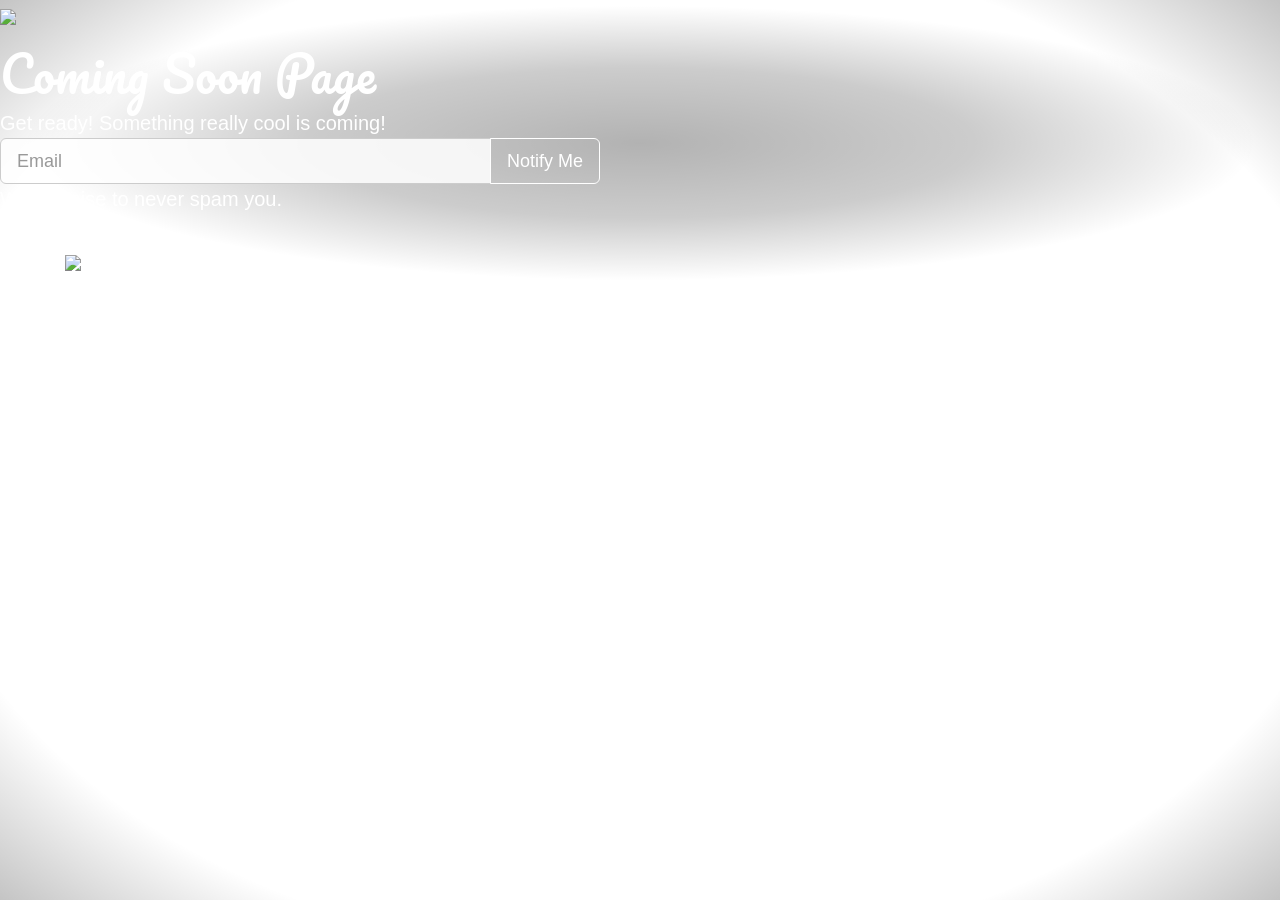
==== index.html @ a6908545 "Add files via upload" ====
<!DOCTYPE html>
<html class="cspio">
<head>
	<!---
	Welcome to our free coming soon page template by http://comingsoonpage.com Get your free download at https://www.seedprod.com/free-coming-soon-page/
	This work is licensed under a Creative Commons Attribution-NonCommercial-NoDerivatives 4.0 International License
	http://creativecommons.org/licenses/by-nc-nd/4.0/

	To get started follow this checklist.

	1. Replace the *Page Title* on lines 23, 31 & 296
	2. Set the *Page Description* on lines 26, 32 & 298
	3. Set an optional *Logo* on lines 294 using the src attribute.
	4. Set your *Facebook Profile* URL on line 312 using the href attribute.
	5. Set your *Twitter Profile* URL on line 313 using the href attribute.
	6. Set your *Email* on line 314 using the href attribute.
	7. Set your background image on line 63, see file README.mb for additional background images.
	8. Set your MailChimp email post URL on line 300 See video: https://youtu.be/YUdP1qfMot8
	9. FTP to your Website. 
	-->
	<meta charset="utf-8">
	<meta http-equiv="X-UA-Compatible" content="IE=edge,chrome=1">
	<title>Coming Soon Page</title>

	<meta name="generator" content="comingsoonpage.com 1.0.0" />
	<meta name="description" content="">
	<meta name="viewport" content="width=device-width, initial-scale=1.0">
	<link rel="shortcut icon" href="https://static.comingsoonpage.com/cspio-assets/1.0.0/favicon.ico">
	<meta property="og:url" content="" />
	<meta property="og:type" content="website" />
	<meta property="og:title" content="My Coming Soon Page" />
	<meta property="og:description" content="" />
	
	<!-- Font Awesome CSS -->
	<link rel="stylesheet" href="https://cdnjs.cloudflare.com/ajax/libs/font-awesome/4.5.0/css/font-awesome.min.css">

	<!-- Bootstrap and default Style -->
	<link rel="stylesheet" href="https://maxcdn.bootstrapcdn.com/bootstrap/3.3.7/css/bootstrap.min.css" >
	<link rel="stylesheet" href="https://static.comingsoonpage.com/cspio-assets/1.0.0/style.css">

	<!-- Google Fonts -->
	<link class="gf-headline" href='https://fonts.googleapis.com/css?family=Pacifico:400&subset=' rel='stylesheet' type='text/css'>
			
	<!-- Animate CSS -->
	<link rel="stylesheet" href="https://cdnjs.cloudflare.com/ajax/libs/animate.css/3.5.1/animate.min.css">
	
	<!-- Calculated Styles -->
	<style type="text/css">
	
	html {
		height: 100%;
		overflow: hidden;
	}

	body {
		height:100%;
		overflow: auto;
		-webkit-overflow-scrolling: touch;
	}
	
	html{
		height:100%;
		background: #ffffff url(https://images.unsplash.com/photo-1449168013943-3a15804bb41c?ixlib=rb-0.3.5&q=80&fm=jpg&crop=entropy&w=1080&fit=max&s=1958d4bfb59a246c6092ff0daabd284b); no-repeat center bottom fixed;
		-webkit-background-size: cover;
		-moz-background-size: cover;
		-o-background-size: cover;
		background-size: cover;
	}

	#cspio-page{
		background-color: rgba(0,0,0,0);
	}
	
	.flexbox #cspio-page{
		align-items: center;
		justify-content: center;
	}

	.cspio body{
		background: transparent;
	}

	.cspio body, .cspio body p{
        font-family: Helvetica, Arial, sans-serif;
		font-weight: 400;
		font-style: ;
        font-size: 20px;
        line-height: 1.50em;
        color:#ffffff;
    }

	::-webkit-input-placeholder {
		font-family:Helvetica, Arial, sans-serif;
		font-weight: 400;
		font-style: ;
	}

	::-moz-placeholder {
		font-family:Helvetica, Arial, sans-serif;
		font-weight: 400;
		font-style: ;
	} 

	:-ms-input-placeholder {
		font-family:Helvetica, Arial, sans-serif;
		font-weight: 400;
		font-style: ;
	} 

	:-moz-placeholder {
		font-family:Helvetica, Arial, sans-serif;
		font-weight: 400;
		font-style: ;
	}

    .cspio h1, .cspio h2, .cspio h3, .cspio h4, .cspio h5, .cspio h6{
        font-family: 'Pacifico';
        color:#ffffff;
    }

	#cspio-headline{
		font-family: 'Pacifico';
		font-weight: 400;
		font-style: ;
				font-size: 48px;
		color:#ffffff;
		line-height: 1.00em;
	}

	.cspio button{
        font-family: Helvetica, Arial, sans-serif;
		font-weight: 400;
		font-style: ;
    }
	
    .cspio a, .cspio a:visited, .cspio a:hover, .cspio a:active{
		color: #ffffff;
	}

	#cspio-socialprofiles a {
	  color: #ffffff;
	}
	.cspio .btn-primary,
	.cspio .btn-primary:focus,
	.gform_button,
	#mc-embedded-subscribe, .submit-button {
		color: black;
		text-shadow: 0 -1px 0 rgba(255,255,255,0.3);
		background-color: #ffffff;
		background-image: -moz-linear-gradient(top,#ffffff,#d9d9d9);
		background-image: -ms-linear-gradient(top,#ffffff,#d9d9d9);
		background-image: -webkit-gradient(linear,0 0,0 100%,from(#ffffff),to(#d9d9d9));
		background-image: -webkit-linear-gradient(top,#ffffff,#d9d9d9);
		background-image: -o-linear-gradient(top,#ffffff,#d9d9d9);
		background-image: linear-gradient(top,#ffffff,#d9d9d9);
		background-repeat: repeat-x;
		filter: progid:DXImageTransform.Microsoft.gradient(startColorstr='#ffffff', endColorstr='#d9d9d9', GradientType=0);
		border-color: #d9d9d9 #d9d9d9 #b3b3b3;
		border-color: rgba(0,0,0,0.1) rgba(0,0,0,0.1) rgba(0,0,0,0.25);
		*background-color: #d9d9d9;
		filter: progid:DXImageTransform.Microsoft.gradient(enabled = false);
	}

	.cspio .btn-primary:hover,
	.cspio .btn-primary:active,
	.cspio .btn-primary.active,
	.cspio .btn-primary.disabled,
	.cspio .btn-primary[disabled],
	.cspio .btn-primary:focus:hover,
	.cspio .btn-primary:focus:active,
	.cspio .btn-primary:focus.active,
	.cspio .btn-primary:focus.disabled,
	.cspio .btn-primary:focus[disabled],
	#mc-embedded-subscribe:hover,
	#mc-embedded-subscribe:active,
	#mc-embedded-subscribe.active,
	#mc-embedded-subscribe.disabled,
	#mc-embedded-subscribe[disabled] {
		background-color: #d9d9d9;
		*background-color: #cccccc;
	}

	.cspio .btn-primary:active,
	.cspio .btn-primary.active,
	.cspio .btn-primary:focus:active,
	.cspio .btn-primary:focus.active,
	.gform_button:active,
	.gform_button.active,
	#mc-embedded-subscribe:active,
	#mc-embedded-subscribe.active {
		background-color: #bfbfbf;
	}

	.form-control,
	.progress {
		background-color: rgba(255, 255, 255, 0.85);
	}

	#cspio-progressbar span,
	.countdown_section {
		color: black;
		text-shadow: 0 -1px 0 rgba(255,255,255,0.3);
	}

	.cspio .btn-primary:hover,
	.cspio .btn-primary:active {
		color: black;
		text-shadow: 0 -1px 0 rgba(255,255,255,0.3);
		border-color: #e6e6e6;
	}

	.cspio input[type='text']:focus {
		webkit-box-shadow: inset 0 1px 1px rgba(0,0,0,0.075), 0 0 8px rgba(217,217,217,0.6);
		-moz-box-shadow: inset 0 1px 1px rgba(0,0,0,0.075), 0 0 8px rgba(217,217,217,0.6);
		box-shadow: inset 0 1px 1px rgba(0,0,0,0.075), 0 0 8px rgba(217,217,217,0.6);
	}
    
    #cspio-content {
		display: none;
		max-width: 600px;
		background-color: #000000;
		-webkit-border-radius: 2px;
		border-radius: 2px;
		-moz-background-clip: padding;
		-webkit-background-clip: padding-box;
		background-clip: padding-box;
		background-color:transparent;
	}
    
	.cspio .progress-bar,
	.countdown_section,
	.cspio .btn-primary,
	.cspio .btn-primary:focus,
	.gform_button {
		background-image: none;
		text-shadow: none;
	}

	.cspio input,
	.cspio input:focus {
		-webkit-box-shadow: none !important;
		box-shadow: none !important;
	}
							
	#cspio-page{
	    background: -moz-radial-gradient(ellipse at center, rgba(0, 0, 0, 0.3) 0%,rgba(0, 0, 0, 0.2) 37%,rgba(0,0,0,0) 68%,rgba(0,0,0,0) 100%);
	    background: -webkit-radial-gradient(ellipse at center, rgba(0, 0, 0, 0.3) 0%,rgba(0, 0, 0, 0.2) 37%,rgba(0,0,0,0) 68%,rgba(0,0,0,0) 100%);
	    background: radial-gradient(ellipse at center, rgba(0, 0, 0, 0.3) 0%,rgba(0, 0, 0, 0.2) 37%,rgba(0,0,0,0) 68%,rgba(0,0,0,0) 100%);
	}

	.cspio body{
		background: -moz-radial-gradient(center, ellipse cover,  rgba(0,0,0,0) 7%, rgba(0,0,0,0) 80%, rgba(0,0,0,0.23) 100%); 
		background: -webkit-radial-gradient(center, ellipse cover,  rgba(0,0,0,0) 7%,rgba(0,0,0,0) 80%,rgba(0,0,0,0.23) 100%); 
		background: radial-gradient(ellipse at center,  rgba(0,0,0,0) 7%,rgba(0,0,0,0) 80%,rgba(0,0,0,0.23) 100%); 
		filter: progid:DXImageTransform.Microsoft.gradient( startColorstr='#00000000', endColorstr='#3b000000',GradientType=1 ); 
	}

	#cspio-subscribe-btn{
	    background:transparent;
	    border: 1px solid #fff !important;
	    color: #fff;
	}

	#cspio-subscribe-btn:hover{
	    background: rgba(255,255,255,0.2);
	    color: #fff;
	}

	#cspio-credit img{
		margin-left:auto;
		margin-right:auto;
		width:125px;
		    margin-top: -4px;
	}

	#cspio-credit {
		font-size:11px;
	}

	</style>

	<!-- jQuery -->
	<script src="https://ajax.googleapis.com/ajax/libs/jquery/1.12.4/jquery.min.js"></script>

	<!-- Modernizr -->
	<script src="https://cdnjs.cloudflare.com/ajax/libs/modernizr/2.8.3/modernizr.min.js"></script>
	
	<!-- Google Analytics Code Goes Here-->
</head>
<body>
	<div id="cspio-page">
		<div id="cspio-content">
			
			<img id="cspio-logo" src="https://static.comingsoonpage.com/cspio-assets/1.0.0/seedprod-logo-white.png">
			    				
			<h1 id="cspio-headline">Coming Soon Page</h1>			    				
			
			<div id="cspio-description">Get ready! Something really cool is coming!</div>			    				
			
			<form id="cspio-form" action="" method="post">
				<div id="cspio-field-wrapper">
					<div class="row">
						<div class="col-md-12 seperate"><div class="input-group"><input id="cspio-email" name="EMAIL" class="form-control input-lg form-el" type="email" placeholder="Email" required/>
					<span class="input-group-btn"><button id="cspio-subscribe-btn" type="submit" class="btn btn-lg btn-primary form-el noglow">Notify Me</button></span></div></div>
					</div>
				</div>
			</form>
			
			<span id="cspio-privacy-policy-txt">We promise to never spam you.</span>
			    						    			    								    			    			    				
			<div id="cspio-socialprofiles">
				<a href="" target="_blank"><i class="fa fa-facebook-official fa-2x"></i></a>			
				<a href="" target="_blank"><i class="fa fa-twitter fa-2x"></i></a>			
				<a href="mailto:" target="_blank"><i class="fa fa-envelope fa-2x"></i></a>			
			</div>

			<div id="cspio-credit">
					<span>Created with <a target="_blank" href="https://www.comingsoonpage.com"><img id="aff" src="https://static.comingsoonpage.com/cspio-assets/1.0.0/comingsoonpage.com-logo.png" alt="Created by ComingSoonPage.com"></a> Free download <a target="_blank" href="http://www.seedprod.com/free-coming-soon-page/" style="text-decoration:underline" alt="Get your free coming soon page.">here.</a>
				</span></div>
									    									    			    			    							    			     			    		
		</div><!-- end of #cspio-content -->
	</div>


	<script>
		// Animate Delay
		setTimeout(function(){ jQuery("#cspio-content").show().addClass('animated fadeIn'); }, 250);

		// Reseize	
		function resize(){
				$('head').append("<style id='form-style' type='text/css'></style>");
				$('#form-style').html('.cspio .input-group-btn, .cspio .input-group{display:block;width:100%;}.cspio #cspio-subscribe-btn{margin-left:0;width:100%;display:block;}.cspio .input-group .form-control:first-child, .cspio .input-group-addon:first-child, .cspio .input-group-btn:first-child>.btn, .cspio .input-group-btn:first-child>.dropdown-toggle, .cspio .input-group-btn:last-child>.btn:not(:last-child):not(.dropdown-toggle) {border-bottom-right-radius: 4px;border-top-right-radius: 4px;}.cspio .input-group .form-control:last-child, .cspio .input-group-addon:last-child, .cspio .input-group-btn:last-child>.btn, .cspio .input-group-btn:last-child>.dropdown-toggle, .cspio .input-group-btn:first-child>.btn:not(:first-child) {border-bottom-left-radius: 4px;border-top-left-radius: 4px;}');
		}
		
		$('#cspio-content').one('webkitAnimationEnd mozAnimationEnd MSAnimationEnd oanimationend animationend', 
			function(){
				var width = $('#cspio-field-wrapper').width();
				if(width < 480 && width != 0){
					resize();
				}
			}
		);
	</script>

	</body>
</html>

<!-- This page was generated by ComingSoonPage.com | Learn more: http://www.comingsoonpage.com -->
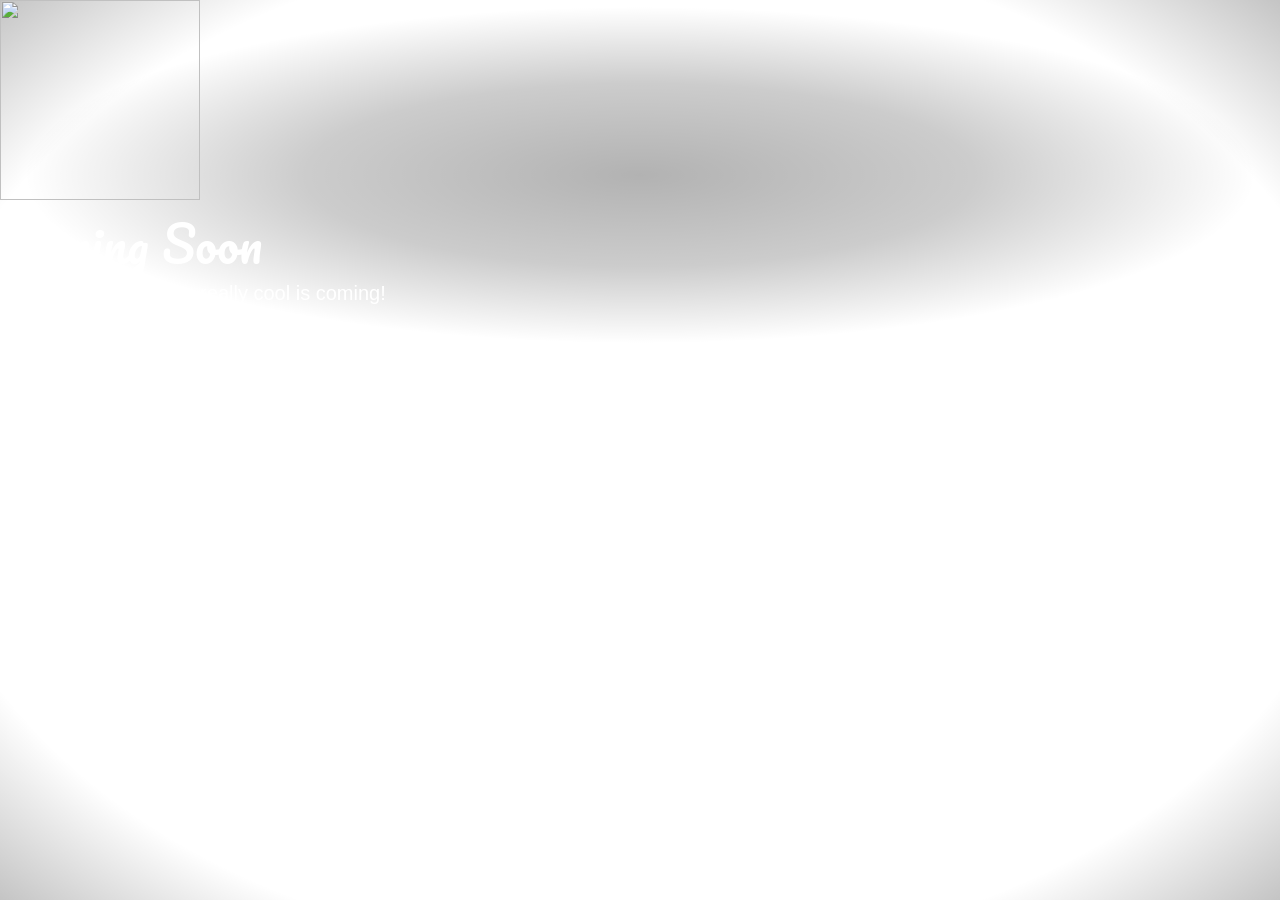
==== commit c10be22f: "Add files via upload" ====
--- a/index.html
+++ b/index.html
@@ -20,7 +20,7 @@
 	-->
 	<meta charset="utf-8">
 	<meta http-equiv="X-UA-Compatible" content="IE=edge,chrome=1">
-	<title>Coming Soon Page</title>
+	<title>Urdu Tech</title>
 
 	<meta name="generator" content="comingsoonpage.com 1.0.0" />
 	<meta name="description" content="">
@@ -266,17 +266,6 @@
 	    color: #fff;
 	}
 
-	#cspio-credit img{
-		margin-left:auto;
-		margin-right:auto;
-		width:125px;
-		    margin-top: -4px;
-	}
-
-	#cspio-credit {
-		font-size:11px;
-	}
-
 	</style>
 
 	<!-- jQuery -->
@@ -291,33 +280,18 @@
 	<div id="cspio-page">
 		<div id="cspio-content">
 			
-			<img id="cspio-logo" src="https://static.comingsoonpage.com/cspio-assets/1.0.0/seedprod-logo-white.png">
+			<img id="cspio-logo" src="logo.png" width="200px" height="200px">
 			    				
-			<h1 id="cspio-headline">Coming Soon Page</h1>			    				
+			<h1 id="cspio-headline">Coming Soon</h1>			    				
 			
-			<div id="cspio-description">Get ready! Something really cool is coming!</div>			    				
+			<div id="cspio-description">Get ready! Something really cool is coming!</div>	
 			
-			<form id="cspio-form" action="" method="post">
-				<div id="cspio-field-wrapper">
-					<div class="row">
-						<div class="col-md-12 seperate"><div class="input-group"><input id="cspio-email" name="EMAIL" class="form-control input-lg form-el" type="email" placeholder="Email" required/>
-					<span class="input-group-btn"><button id="cspio-subscribe-btn" type="submit" class="btn btn-lg btn-primary form-el noglow">Notify Me</button></span></div></div>
-					</div>
-				</div>
-			</form>
-			
-			<span id="cspio-privacy-policy-txt">We promise to never spam you.</span>
-			    						    			    								    			    			    				
 			<div id="cspio-socialprofiles">
 				<a href="" target="_blank"><i class="fa fa-facebook-official fa-2x"></i></a>			
 				<a href="" target="_blank"><i class="fa fa-twitter fa-2x"></i></a>			
 				<a href="mailto:" target="_blank"><i class="fa fa-envelope fa-2x"></i></a>			
 			</div>
-
-			<div id="cspio-credit">
-					<span>Created with <a target="_blank" href="https://www.comingsoonpage.com"><img id="aff" src="https://static.comingsoonpage.com/cspio-assets/1.0.0/comingsoonpage.com-logo.png" alt="Created by ComingSoonPage.com"></a> Free download <a target="_blank" href="http://www.seedprod.com/free-coming-soon-page/" style="text-decoration:underline" alt="Get your free coming soon page.">here.</a>
-				</span></div>
-									    									    			    			    							    			     			    		
+		    			     			    		
 		</div><!-- end of #cspio-content -->
 	</div>
 
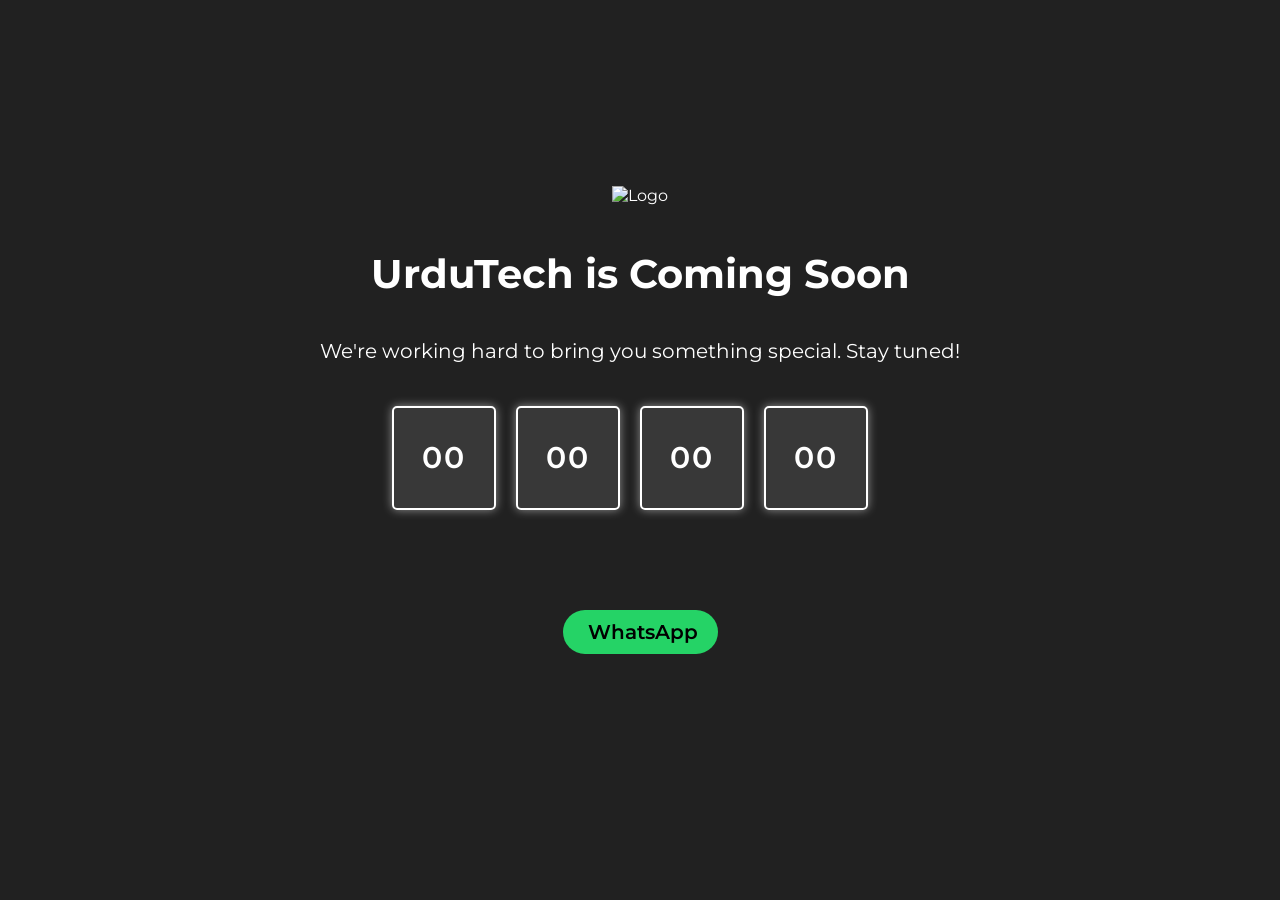
==== commit 2ce25f62: "Update index.html" ====
--- a/index.html
+++ b/index.html
@@ -1,322 +1,167 @@
 <!DOCTYPE html>
-<html class="cspio">
+<html>
 <head>
-	<!---
-	Welcome to our free coming soon page template by http://comingsoonpage.com Get your free download at https://www.seedprod.com/free-coming-soon-page/
-	This work is licensed under a Creative Commons Attribution-NonCommercial-NoDerivatives 4.0 International License
-	http://creativecommons.org/licenses/by-nc-nd/4.0/
-
-	To get started follow this checklist.
-
-	1. Replace the *Page Title* on lines 23, 31 & 296
-	2. Set the *Page Description* on lines 26, 32 & 298
-	3. Set an optional *Logo* on lines 294 using the src attribute.
-	4. Set your *Facebook Profile* URL on line 312 using the href attribute.
-	5. Set your *Twitter Profile* URL on line 313 using the href attribute.
-	6. Set your *Email* on line 314 using the href attribute.
-	7. Set your background image on line 63, see file README.mb for additional background images.
-	8. Set your MailChimp email post URL on line 300 See video: https://youtu.be/YUdP1qfMot8
-	9. FTP to your Website. 
-	-->
-	<meta charset="utf-8">
-	<meta http-equiv="X-UA-Compatible" content="IE=edge,chrome=1">
-	<title>Urdu Tech</title>
-
-	<meta name="generator" content="comingsoonpage.com 1.0.0" />
-	<meta name="description" content="">
+	<title>UrduTech - Coming Soon</title>
+	<meta charset="UTF-8">
 	<meta name="viewport" content="width=device-width, initial-scale=1.0">
-	<link rel="shortcut icon" href="https://static.comingsoonpage.com/cspio-assets/1.0.0/favicon.ico">
-	<meta property="og:url" content="" />
-	<meta property="og:type" content="website" />
-	<meta property="og:title" content="My Coming Soon Page" />
-	<meta property="og:description" content="" />
-	
-	<!-- Font Awesome CSS -->
-	<link rel="stylesheet" href="https://cdnjs.cloudflare.com/ajax/libs/font-awesome/4.5.0/css/font-awesome.min.css">
-
-	<!-- Bootstrap and default Style -->
-	<link rel="stylesheet" href="https://maxcdn.bootstrapcdn.com/bootstrap/3.3.7/css/bootstrap.min.css" >
-	<link rel="stylesheet" href="https://static.comingsoonpage.com/cspio-assets/1.0.0/style.css">
-
-	<!-- Google Fonts -->
-	<link class="gf-headline" href='https://fonts.googleapis.com/css?family=Pacifico:400&subset=' rel='stylesheet' type='text/css'>
-			
-	<!-- Animate CSS -->
-	<link rel="stylesheet" href="https://cdnjs.cloudflare.com/ajax/libs/animate.css/3.5.1/animate.min.css">
-	
-	<!-- Calculated Styles -->
+	<link href="https://fonts.googleapis.com/css?family=Montserrat:400,500,600,700&display=swap" rel="stylesheet">
+	<link rel="shortcut icon" href="logo.svg" type="image/x-icon">
 	<style type="text/css">
-	
-	html {
-		height: 100%;
-		overflow: hidden;
-	}
-
-	body {
-		height:100%;
-		overflow: auto;
-		-webkit-overflow-scrolling: touch;
-	}
-	
-	html{
-		height:100%;
-		background: #ffffff url(https://images.unsplash.com/photo-1449168013943-3a15804bb41c?ixlib=rb-0.3.5&q=80&fm=jpg&crop=entropy&w=1080&fit=max&s=1958d4bfb59a246c6092ff0daabd284b); no-repeat center bottom fixed;
-		-webkit-background-size: cover;
-		-moz-background-size: cover;
-		-o-background-size: cover;
-		background-size: cover;
-	}
-
-	#cspio-page{
-		background-color: rgba(0,0,0,0);
-	}
-	
-	.flexbox #cspio-page{
-		align-items: center;
-		justify-content: center;
-	}
-
-	.cspio body{
-		background: transparent;
-	}
-
-	.cspio body, .cspio body p{
-        font-family: Helvetica, Arial, sans-serif;
-		font-weight: 400;
-		font-style: ;
-        font-size: 20px;
-        line-height: 1.50em;
-        color:#ffffff;
-    }
-
-	::-webkit-input-placeholder {
-		font-family:Helvetica, Arial, sans-serif;
-		font-weight: 400;
-		font-style: ;
-	}
-
-	::-moz-placeholder {
-		font-family:Helvetica, Arial, sans-serif;
-		font-weight: 400;
-		font-style: ;
-	} 
-
-	:-ms-input-placeholder {
-		font-family:Helvetica, Arial, sans-serif;
-		font-weight: 400;
-		font-style: ;
-	} 
-
-	:-moz-placeholder {
-		font-family:Helvetica, Arial, sans-serif;
-		font-weight: 400;
-		font-style: ;
-	}
-
-    .cspio h1, .cspio h2, .cspio h3, .cspio h4, .cspio h5, .cspio h6{
-        font-family: 'Pacifico';
-        color:#ffffff;
-    }
-
-	#cspio-headline{
-		font-family: 'Pacifico';
-		font-weight: 400;
-		font-style: ;
-				font-size: 48px;
-		color:#ffffff;
-		line-height: 1.00em;
-	}
-
-	.cspio button{
-        font-family: Helvetica, Arial, sans-serif;
-		font-weight: 400;
-		font-style: ;
-    }
-	
-    .cspio a, .cspio a:visited, .cspio a:hover, .cspio a:active{
-		color: #ffffff;
-	}
-
-	#cspio-socialprofiles a {
-	  color: #ffffff;
-	}
-	.cspio .btn-primary,
-	.cspio .btn-primary:focus,
-	.gform_button,
-	#mc-embedded-subscribe, .submit-button {
-		color: black;
-		text-shadow: 0 -1px 0 rgba(255,255,255,0.3);
-		background-color: #ffffff;
-		background-image: -moz-linear-gradient(top,#ffffff,#d9d9d9);
-		background-image: -ms-linear-gradient(top,#ffffff,#d9d9d9);
-		background-image: -webkit-gradient(linear,0 0,0 100%,from(#ffffff),to(#d9d9d9));
-		background-image: -webkit-linear-gradient(top,#ffffff,#d9d9d9);
-		background-image: -o-linear-gradient(top,#ffffff,#d9d9d9);
-		background-image: linear-gradient(top,#ffffff,#d9d9d9);
-		background-repeat: repeat-x;
-		filter: progid:DXImageTransform.Microsoft.gradient(startColorstr='#ffffff', endColorstr='#d9d9d9', GradientType=0);
-		border-color: #d9d9d9 #d9d9d9 #b3b3b3;
-		border-color: rgba(0,0,0,0.1) rgba(0,0,0,0.1) rgba(0,0,0,0.25);
-		*background-color: #d9d9d9;
-		filter: progid:DXImageTransform.Microsoft.gradient(enabled = false);
-	}
-
-	.cspio .btn-primary:hover,
-	.cspio .btn-primary:active,
-	.cspio .btn-primary.active,
-	.cspio .btn-primary.disabled,
-	.cspio .btn-primary[disabled],
-	.cspio .btn-primary:focus:hover,
-	.cspio .btn-primary:focus:active,
-	.cspio .btn-primary:focus.active,
-	.cspio .btn-primary:focus.disabled,
-	.cspio .btn-primary:focus[disabled],
-	#mc-embedded-subscribe:hover,
-	#mc-embedded-subscribe:active,
-	#mc-embedded-subscribe.active,
-	#mc-embedded-subscribe.disabled,
-	#mc-embedded-subscribe[disabled] {
-		background-color: #d9d9d9;
-		*background-color: #cccccc;
-	}
-
-	.cspio .btn-primary:active,
-	.cspio .btn-primary.active,
-	.cspio .btn-primary:focus:active,
-	.cspio .btn-primary:focus.active,
-	.gform_button:active,
-	.gform_button.active,
-	#mc-embedded-subscribe:active,
-	#mc-embedded-subscribe.active {
-		background-color: #bfbfbf;
-	}
-
-	.form-control,
-	.progress {
-		background-color: rgba(255, 255, 255, 0.85);
-	}
-
-	#cspio-progressbar span,
-	.countdown_section {
-		color: black;
-		text-shadow: 0 -1px 0 rgba(255,255,255,0.3);
-	}
-
-	.cspio .btn-primary:hover,
-	.cspio .btn-primary:active {
-		color: black;
-		text-shadow: 0 -1px 0 rgba(255,255,255,0.3);
-		border-color: #e6e6e6;
-	}
-
-	.cspio input[type='text']:focus {
-		webkit-box-shadow: inset 0 1px 1px rgba(0,0,0,0.075), 0 0 8px rgba(217,217,217,0.6);
-		-moz-box-shadow: inset 0 1px 1px rgba(0,0,0,0.075), 0 0 8px rgba(217,217,217,0.6);
-		box-shadow: inset 0 1px 1px rgba(0,0,0,0.075), 0 0 8px rgba(217,217,217,0.6);
-	}
-    
-    #cspio-content {
-		display: none;
-		max-width: 600px;
-		background-color: #000000;
-		-webkit-border-radius: 2px;
-		border-radius: 2px;
-		-moz-background-clip: padding;
-		-webkit-background-clip: padding-box;
-		background-clip: padding-box;
-		background-color:transparent;
-	}
-    
-	.cspio .progress-bar,
-	.countdown_section,
-	.cspio .btn-primary,
-	.cspio .btn-primary:focus,
-	.gform_button {
-		background-image: none;
-		text-shadow: none;
-	}
-
-	.cspio input,
-	.cspio input:focus {
-		-webkit-box-shadow: none !important;
-		box-shadow: none !important;
-	}
-							
-	#cspio-page{
-	    background: -moz-radial-gradient(ellipse at center, rgba(0, 0, 0, 0.3) 0%,rgba(0, 0, 0, 0.2) 37%,rgba(0,0,0,0) 68%,rgba(0,0,0,0) 100%);
-	    background: -webkit-radial-gradient(ellipse at center, rgba(0, 0, 0, 0.3) 0%,rgba(0, 0, 0, 0.2) 37%,rgba(0,0,0,0) 68%,rgba(0,0,0,0) 100%);
-	    background: radial-gradient(ellipse at center, rgba(0, 0, 0, 0.3) 0%,rgba(0, 0, 0, 0.2) 37%,rgba(0,0,0,0) 68%,rgba(0,0,0,0) 100%);
-	}
-
-	.cspio body{
-		background: -moz-radial-gradient(center, ellipse cover,  rgba(0,0,0,0) 7%, rgba(0,0,0,0) 80%, rgba(0,0,0,0.23) 100%); 
-		background: -webkit-radial-gradient(center, ellipse cover,  rgba(0,0,0,0) 7%,rgba(0,0,0,0) 80%,rgba(0,0,0,0.23) 100%); 
-		background: radial-gradient(ellipse at center,  rgba(0,0,0,0) 7%,rgba(0,0,0,0) 80%,rgba(0,0,0,0.23) 100%); 
-		filter: progid:DXImageTransform.Microsoft.gradient( startColorstr='#00000000', endColorstr='#3b000000',GradientType=1 ); 
-	}
-
-	#cspio-subscribe-btn{
-	    background:transparent;
-	    border: 1px solid #fff !important;
-	    color: #fff;
-	}
-
-	#cspio-subscribe-btn:hover{
-	    background: rgba(255,255,255,0.2);
-	    color: #fff;
-	}
-
+		body {
+			margin: 0;
+			padding: 0;
+			background-color: #212121;
+			font-family: 'Montserrat', sans-serif;
+		}
+		.container {
+			display: flex;
+			flex-direction: column;
+			align-items: center;
+			justify-content: center;
+			height: 100vh;
+			color: #fff;
+		}
+		.logo img {
+			width: 150px;
+			margin-bottom: 20px;
+		}
+		.heading {
+			font-size: 40px;
+			font-weight: 700;
+			margin-bottom: 20px;
+			text-align: center;
+			line-height: 1.1;
+		}
+		.subheading {
+			font-size: 20px;
+			font-weight: 400;
+			margin-bottom: 40px;
+			text-align: center;
+			line-height: 1.5;
+		}
+		.countdown {
+			display: flex;
+			justify-content: center;
+			align-items: center;
+			flex-wrap: wrap;
+			margin-bottom: 60px;
+		}
+		.countdown .box {
+			background-color: rgba(255, 255, 255, 0.1);
+			border-radius: 5px;
+			margin-right: 20px;
+			width: 100px;
+			height: 100px;
+			display: flex;
+			justify-content: center;
+			align-items: center;
+			flex-direction: column;
+			font-size: 30px;
+			font-weight: 600;
+			text-align: center;
+			line-height: 1.2;
+			letter-spacing: 2px;
+			color: #fff;
+			border: 2px solid #fff;
+			box-shadow: 0 0 10px rgba(255, 255, 255, 0.5);
+		}
+		.whatsapp-btn {
+		  height: 20;
+			display: inline-flex;
+			align-items: center;
+			justify-content: center;
+			padding: 10px 20px;
+			border-radius: 50px;
+			background-color: #25d366;
+			color: #000;
+			font-size: 20px;
+			font-weight: 600;
+			text-decoration: none;
+			margin-top: 40px;
+			margin-bottom: 60px;
+			transition: all 0.3s ease-in-out;
+		}
+		.whatsapp-btn:hover {
+			transform: translateY(-3px);
+			box-shadow: 0 5px 10px rgba(0, 0, 0, 0.3);
+		}
+		@media (max-width: 768px) {
+			.heading {
+				font-size: 30px;
+			}
+			.subheading {
+				font-size: 18px;
+			}
+			.countdown {
+				margin-bottom: 30px;
+			}
+			.countdown .box {
+				margin-right: 10px;
+				width: 80px;
+				height: 80px;
+				font-size: 24px;
+				line-height: 1;
+				border-width: 1px;
+				box-shadow: 0 0 5px rgba(255, 255, 255, 0.5);
+			}
+			.whatsapp-btn {
+				font-size: 18px;
+				padding: 10px 15px;
+				margin-top: 30px;
+			}
+		}
 	</style>
-
-	<!-- jQuery -->
-	<script src="https://ajax.googleapis.com/ajax/libs/jquery/1.12.4/jquery.min.js"></script>
-
-	<!-- Modernizr -->
-	<script src="https://cdnjs.cloudflare.com/ajax/libs/modernizr/2.8.3/modernizr.min.js"></script>
-	
-	<!-- Google Analytics Code Goes Here-->
 </head>
 <body>
-	<div id="cspio-page">
-		<div id="cspio-content">
-			
-			<img id="cspio-logo" src="logo.png" width="200px" height="200px">
-			    				
-			<h1 id="cspio-headline">Coming Soon</h1>			    				
-			
-			<div id="cspio-description">Get ready! Something really cool is coming!</div>	
-			
-			<div id="cspio-socialprofiles">
-				<a href="" target="_blank"><i class="fa fa-facebook-official fa-2x"></i></a>			
-				<a href="" target="_blank"><i class="fa fa-twitter fa-2x"></i></a>			
-				<a href="mailto:" target="_blank"><i class="fa fa-envelope fa-2x"></i></a>			
-			</div>
-		    			     			    		
-		</div><!-- end of #cspio-content -->
+
+	<div class="container">
+		<div class="logo">
+			<img src="logo.svg" alt="Logo">
+		</div>
+		<h1 class="heading">UrduTech is Coming Soon</h1>
+		<p class="subheading">We're working hard to bring you something special. Stay tuned!</p>
+		<div class="countdown">
+			<div class="box" id="days">00</div>
+			<div class="box" id="hours">00</div>
+			<div class="box" id="minutes">00</div>
+			<div class="box" id="seconds">00</div>
+		</div>
+		<a href="https://wa.me/message/2AUE2RS7LM53K1" target="_blank" class="whatsapp-btn"><i class="fab fa-whatsapp"></i><span style="margin-left: 5px;">WhatsApp</span></a>
+		<span id="timer"></span>
 	</div>
 
+	<script type="text/javascript">
+		// Set the date we're counting down to
+		var countDownDate = new Date("May 31, 2023 00:00:00").getTime();
 
-	<script>
-		// Animate Delay
-		setTimeout(function(){ jQuery("#cspio-content").show().addClass('animated fadeIn'); }, 250);
+		// Update the count down every 1 second
+		var x = setInterval(function() {
 
-		// Reseize	
-		function resize(){
-				$('head').append("<style id='form-style' type='text/css'></style>");
-				$('#form-style').html('.cspio .input-group-btn, .cspio .input-group{display:block;width:100%;}.cspio #cspio-subscribe-btn{margin-left:0;width:100%;display:block;}.cspio .input-group .form-control:first-child, .cspio .input-group-addon:first-child, .cspio .input-group-btn:first-child>.btn, .cspio .input-group-btn:first-child>.dropdown-toggle, .cspio .input-group-btn:last-child>.btn:not(:last-child):not(.dropdown-toggle) {border-bottom-right-radius: 4px;border-top-right-radius: 4px;}.cspio .input-group .form-control:last-child, .cspio .input-group-addon:last-child, .cspio .input-group-btn:last-child>.btn, .cspio .input-group-btn:last-child>.dropdown-toggle, .cspio .input-group-btn:first-child>.btn:not(:first-child) {border-bottom-left-radius: 4px;border-top-left-radius: 4px;}');
-		}
-		
-		$('#cspio-content').one('webkitAnimationEnd mozAnimationEnd MSAnimationEnd oanimationend animationend', 
-			function(){
-				var width = $('#cspio-field-wrapper').width();
-				if(width < 480 && width != 0){
-					resize();
-				}
-			}
-		);
+		  // Get today's date and time
+		  var now = new Date().getTime();
+
+		  // Find the distance between now and the count down date
+		  var distance = countDownDate - now;
+
+		  // Time calculations for days, hours, minutes and seconds
+		  var days = Math.floor(distance / (1000 * 60 * 60 * 24));
+		  var hours = Math.floor((distance % (1000 * 60 * 60 * 24)) / (1000 * 60 * 60));
+		  var minutes = Math.floor((distance % (1000 * 60 * 60)) / (1000 * 60));
+		  var seconds = Math.floor((distance % (1000 * 60)) / 1000);
+
+		  // Display the result in the element with id="timer"
+		  document.getElementById("days").innerHTML = days;
+		  document.getElementById("hours").innerHTML = hours;
+		  document.getElementById("minutes").innerHTML = minutes;
+		  document.getElementById("seconds").innerHTML = seconds;
+
+		  // If the count down is finished, write some text
+		  if (distance < 0) {
+		    clearInterval(x);
+		    document.getElementById("timer").innerHTML = "EXPIRED";
+		  }
+		}, 1000);
 	</script>
 
-	</body>
+</body>
 </html>
-
-<!-- This page was generated by ComingSoonPage.com | Learn more: http://www.comingsoonpage.com -->
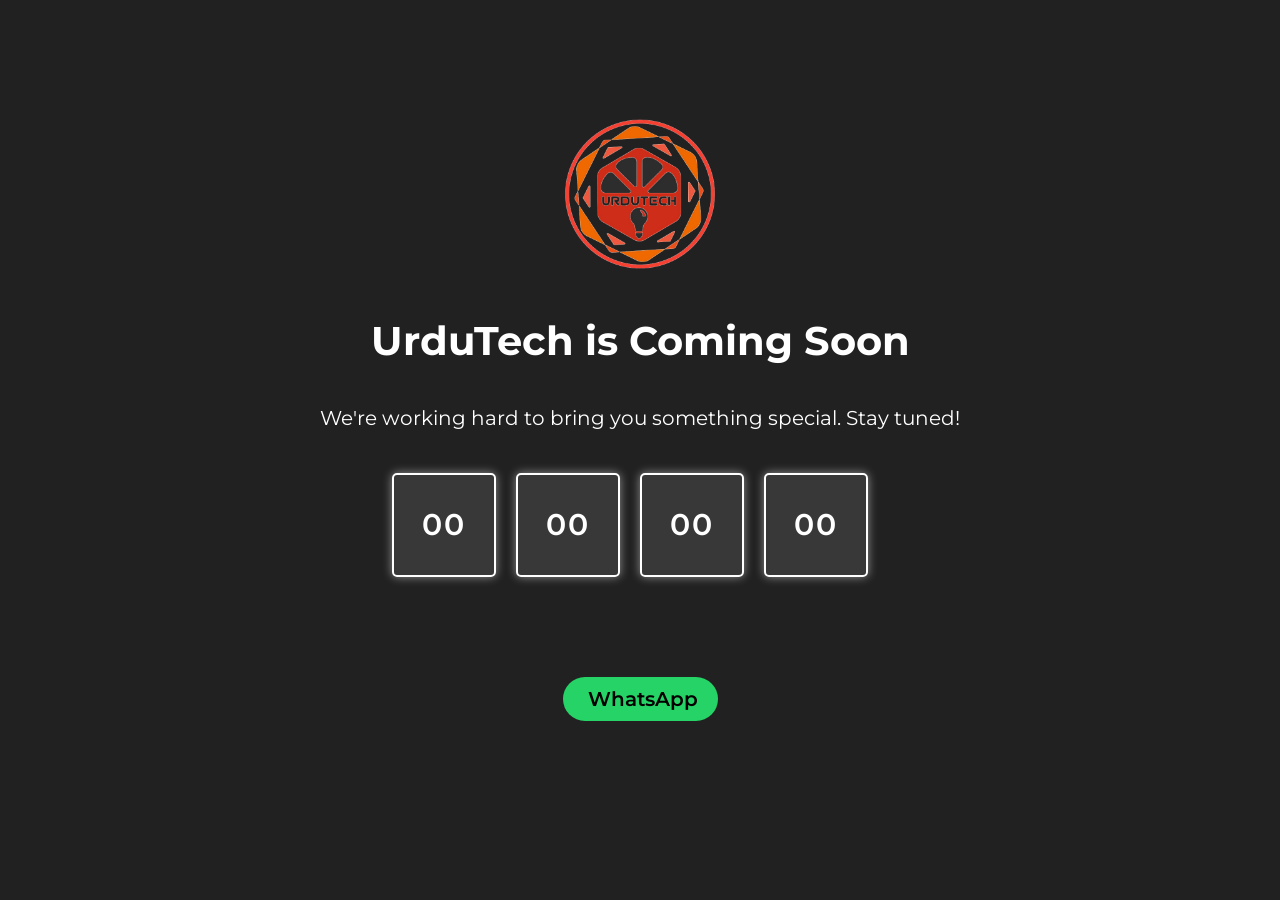
==== commit a85f0d0e: "Update index.html" ====
--- a/index.html
+++ b/index.html
@@ -5,7 +5,7 @@
 	<meta charset="UTF-8">
 	<meta name="viewport" content="width=device-width, initial-scale=1.0">
 	<link href="https://fonts.googleapis.com/css?family=Montserrat:400,500,600,700&display=swap" rel="stylesheet">
-	<link rel="shortcut icon" href="logo.svg" type="image/x-icon">
+	<link rel="shortcut icon" href="favicon.ico" type="image/x-icon">
 	<style type="text/css">
 		body {
 			margin: 0;
@@ -116,7 +116,7 @@
 
 	<div class="container">
 		<div class="logo">
-			<img src="logo.svg" alt="Logo">
+			<img src="logo.png" alt="Logo">
 		</div>
 		<h1 class="heading">UrduTech is Coming Soon</h1>
 		<p class="subheading">We're working hard to bring you something special. Stay tuned!</p>
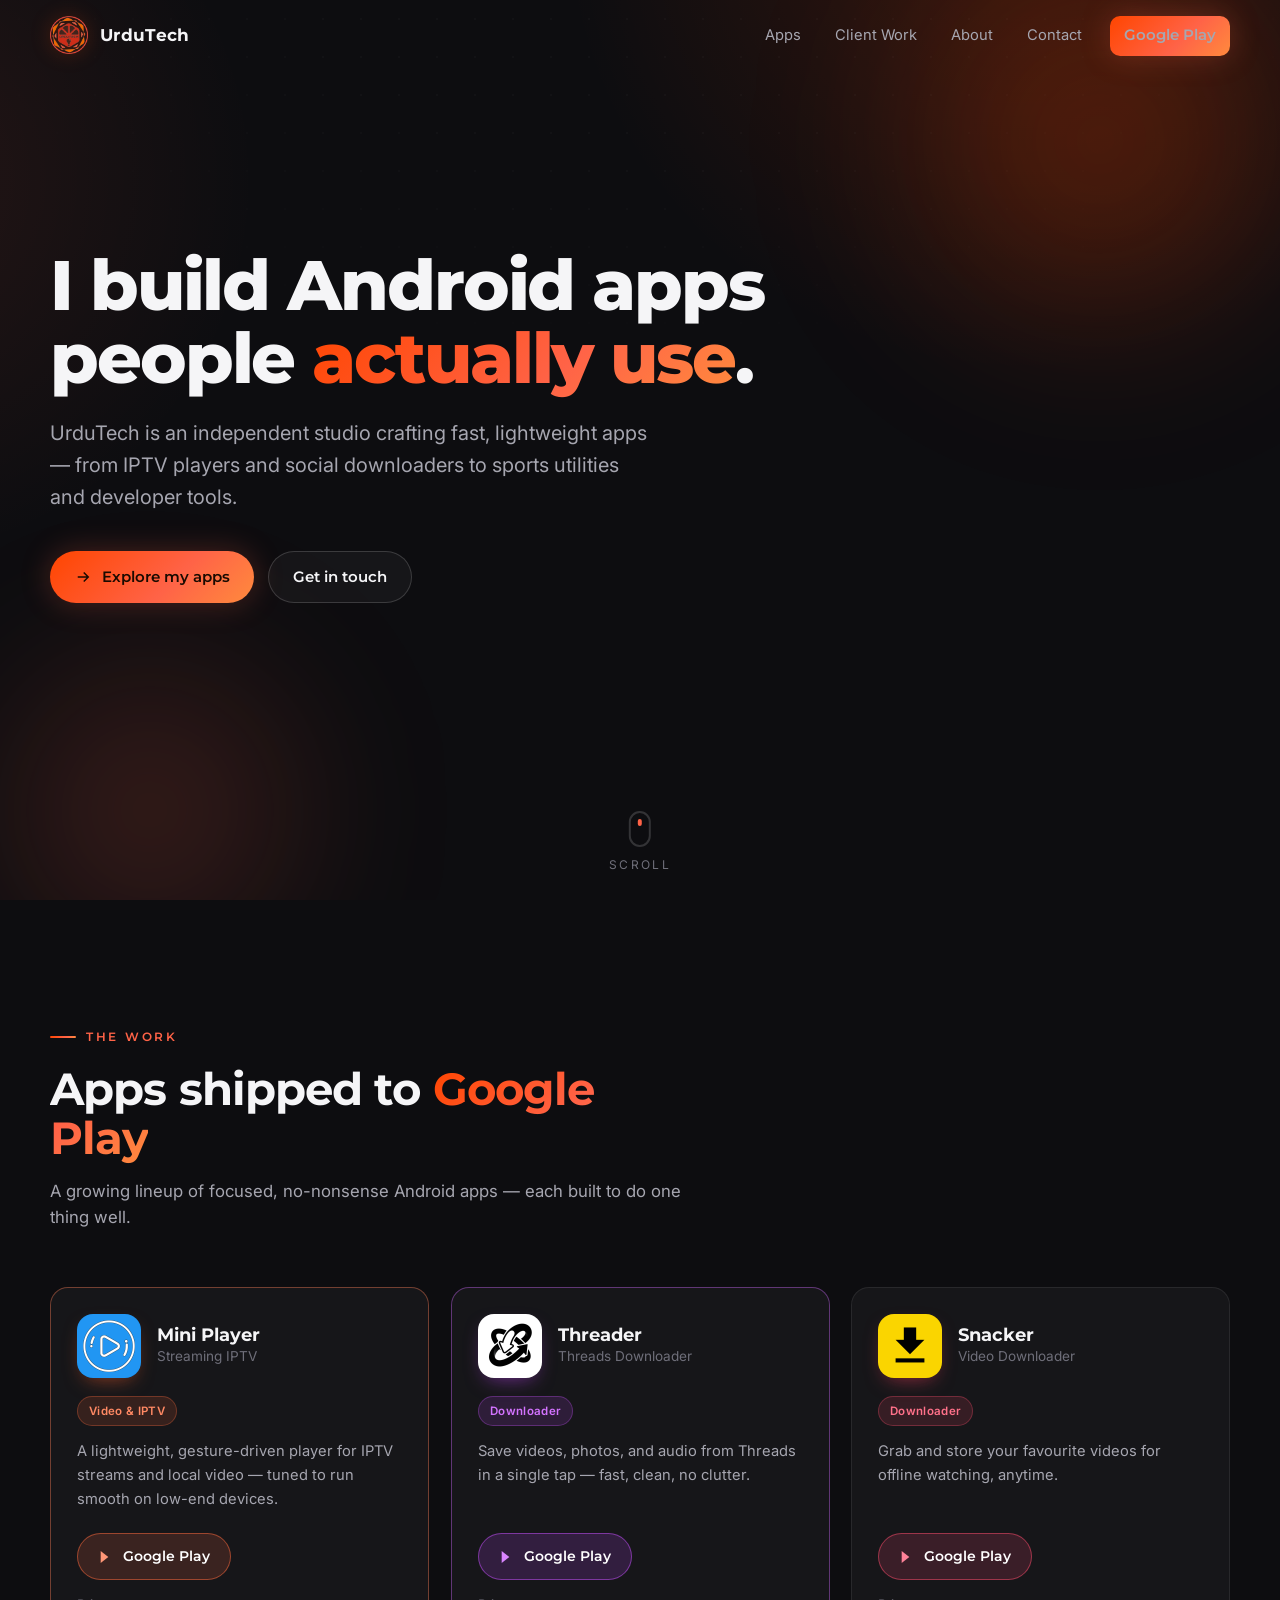
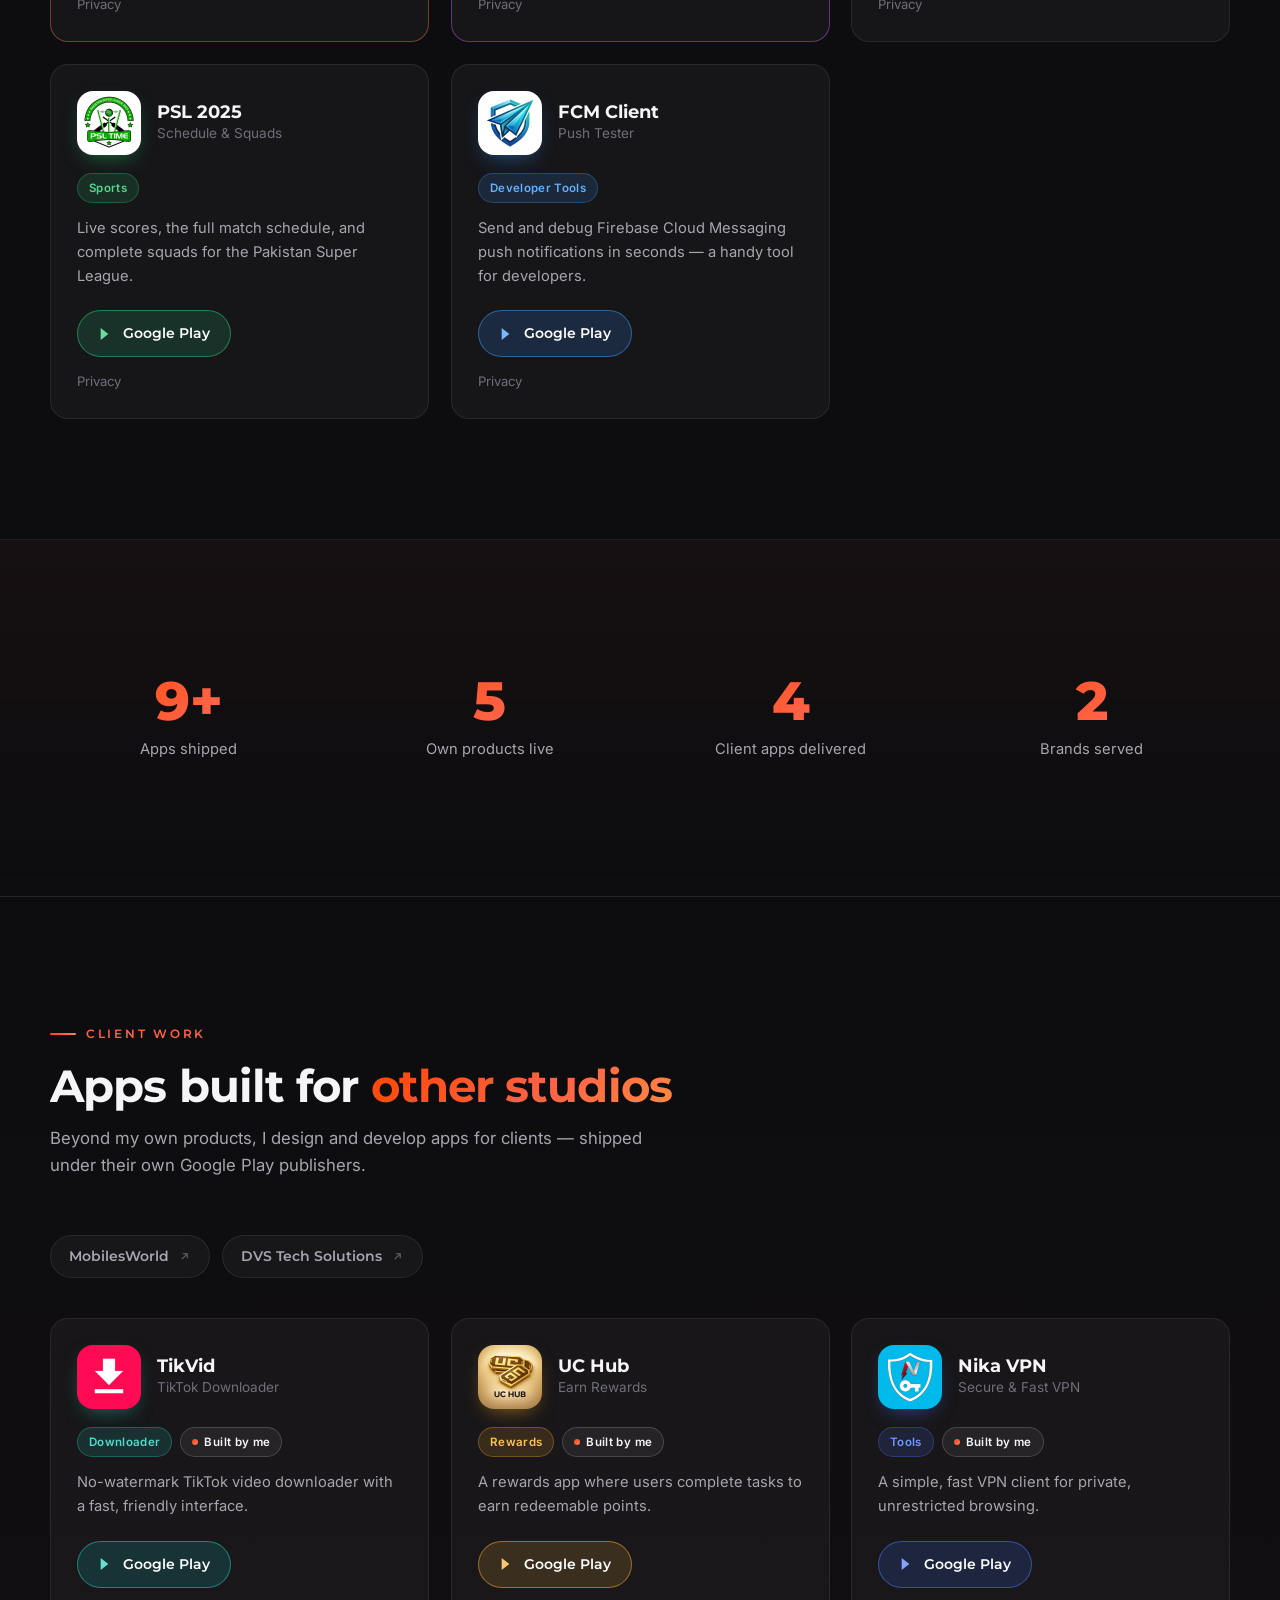
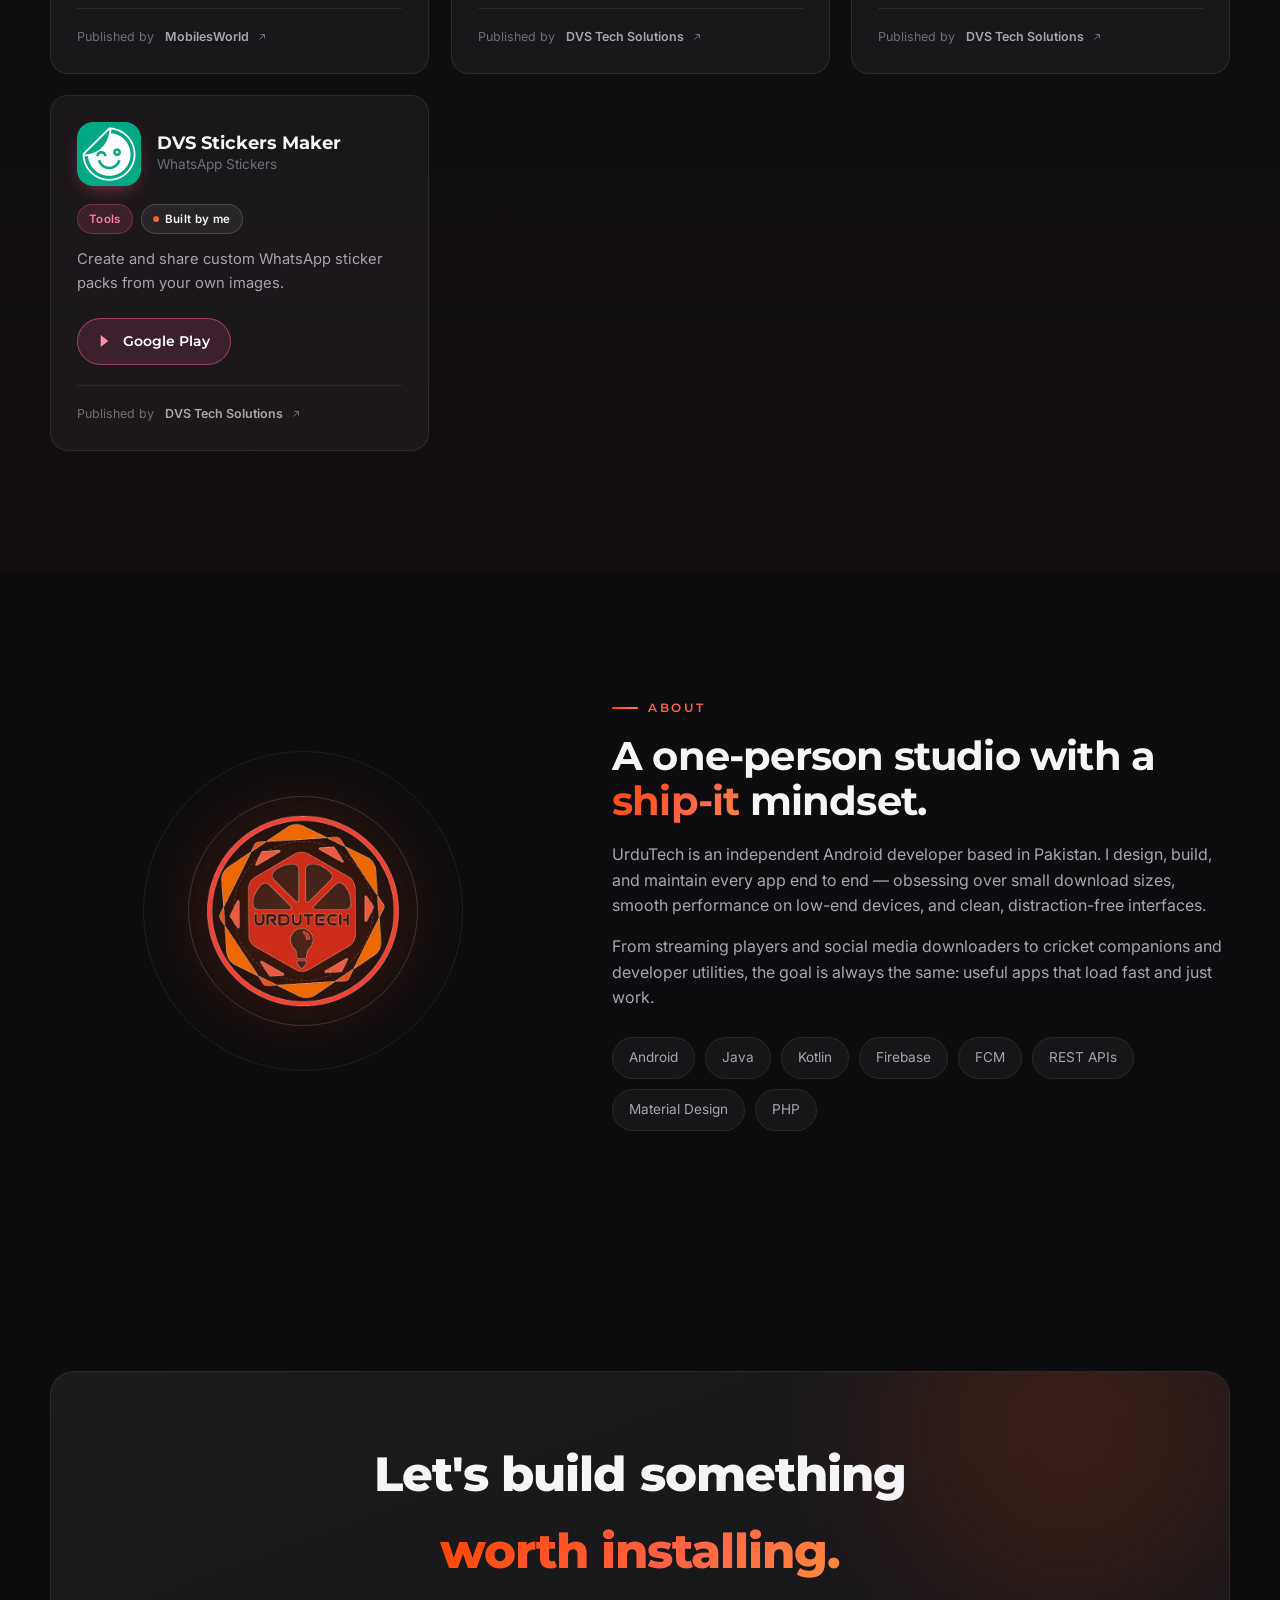
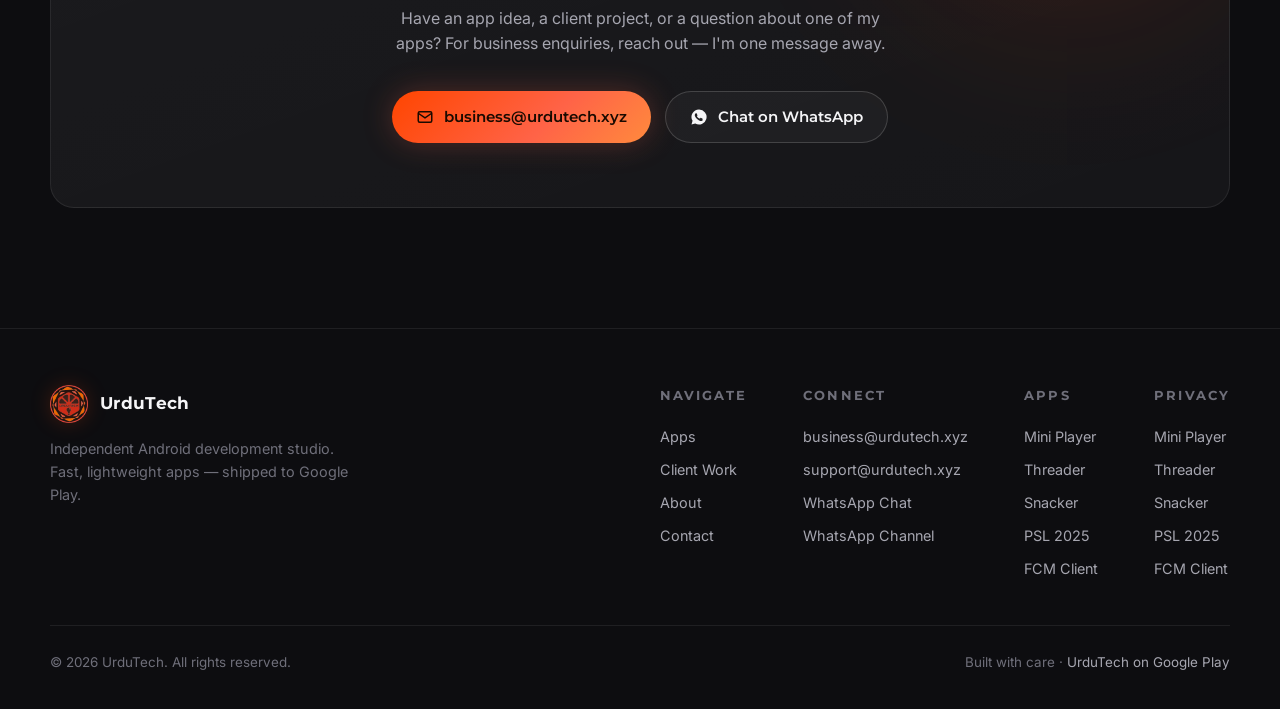
==== commit e3f679fd: "Rebuild homepage into a modern developer portfolio Replace the "Coming Soon" page with a dark, premi" ====
--- a/index.html
+++ b/index.html
@@ -1,167 +1,259 @@
 <!DOCTYPE html>
-<html>
+<html lang="en">
 <head>
-	<title>UrduTech - Coming Soon</title>
-	<meta charset="UTF-8">
-	<meta name="viewport" content="width=device-width, initial-scale=1.0">
-	<link href="https://fonts.googleapis.com/css?family=Montserrat:400,500,600,700&display=swap" rel="stylesheet">
-	<link rel="shortcut icon" href="favicon.ico" type="image/x-icon">
-	<style type="text/css">
-		body {
-			margin: 0;
-			padding: 0;
-			background-color: #212121;
-			font-family: 'Montserrat', sans-serif;
-		}
-		.container {
-			display: flex;
-			flex-direction: column;
-			align-items: center;
-			justify-content: center;
-			height: 100vh;
-			color: #fff;
-		}
-		.logo img {
-			width: 150px;
-			margin-bottom: 20px;
-		}
-		.heading {
-			font-size: 40px;
-			font-weight: 700;
-			margin-bottom: 20px;
-			text-align: center;
-			line-height: 1.1;
-		}
-		.subheading {
-			font-size: 20px;
-			font-weight: 400;
-			margin-bottom: 40px;
-			text-align: center;
-			line-height: 1.5;
-		}
-		.countdown {
-			display: flex;
-			justify-content: center;
-			align-items: center;
-			flex-wrap: wrap;
-			margin-bottom: 60px;
-		}
-		.countdown .box {
-			background-color: rgba(255, 255, 255, 0.1);
-			border-radius: 5px;
-			margin-right: 20px;
-			width: 100px;
-			height: 100px;
-			display: flex;
-			justify-content: center;
-			align-items: center;
-			flex-direction: column;
-			font-size: 30px;
-			font-weight: 600;
-			text-align: center;
-			line-height: 1.2;
-			letter-spacing: 2px;
-			color: #fff;
-			border: 2px solid #fff;
-			box-shadow: 0 0 10px rgba(255, 255, 255, 0.5);
-		}
-		.whatsapp-btn {
-		  height: 20;
-			display: inline-flex;
-			align-items: center;
-			justify-content: center;
-			padding: 10px 20px;
-			border-radius: 50px;
-			background-color: #25d366;
-			color: #000;
-			font-size: 20px;
-			font-weight: 600;
-			text-decoration: none;
-			margin-top: 40px;
-			margin-bottom: 60px;
-			transition: all 0.3s ease-in-out;
-		}
-		.whatsapp-btn:hover {
-			transform: translateY(-3px);
-			box-shadow: 0 5px 10px rgba(0, 0, 0, 0.3);
-		}
-		@media (max-width: 768px) {
-			.heading {
-				font-size: 30px;
-			}
-			.subheading {
-				font-size: 18px;
-			}
-			.countdown {
-				margin-bottom: 30px;
-			}
-			.countdown .box {
-				margin-right: 10px;
-				width: 80px;
-				height: 80px;
-				font-size: 24px;
-				line-height: 1;
-				border-width: 1px;
-				box-shadow: 0 0 5px rgba(255, 255, 255, 0.5);
-			}
-			.whatsapp-btn {
-				font-size: 18px;
-				padding: 10px 15px;
-				margin-top: 30px;
-			}
-		}
-	</style>
+  <meta charset="UTF-8" />
+  <meta name="viewport" content="width=device-width, initial-scale=1.0" />
+  <title>UrduTech — Android App Developer & Studio</title>
+  <meta name="description" content="UrduTech builds fast, lightweight Android apps — video & IPTV players, social downloaders, sports utilities, and developer tools. Explore our apps on Google Play." />
+  <meta name="theme-color" content="#0d0d10" />
+  <meta name="author" content="UrduTech" />
+  <link rel="canonical" href="https://urdutech.xyz/" />
+  <link rel="shortcut icon" href="favicon.ico" type="image/x-icon" />
+  <link rel="apple-touch-icon" href="logo.png" />
+
+  <!-- Open Graph -->
+  <meta property="og:type" content="website" />
+  <meta property="og:site_name" content="UrduTech" />
+  <meta property="og:title" content="UrduTech — Android App Developer & Studio" />
+  <meta property="og:description" content="Fast, lightweight Android apps — players, downloaders, sports utilities, and developer tools. Explore our work on Google Play." />
+  <meta property="og:url" content="https://urdutech.xyz/" />
+  <meta property="og:image" content="https://urdutech.xyz/logo.png" />
+
+  <!-- Twitter -->
+  <meta name="twitter:card" content="summary" />
+  <meta name="twitter:title" content="UrduTech — Android App Developer & Studio" />
+  <meta name="twitter:description" content="Fast, lightweight Android apps. Explore our work on Google Play." />
+  <meta name="twitter:image" content="https://urdutech.xyz/logo.png" />
+
+  <!-- Fonts -->
+  <link rel="preconnect" href="https://fonts.googleapis.com" />
+  <link rel="preconnect" href="https://fonts.gstatic.com" crossorigin />
+  <link href="https://fonts.googleapis.com/css2?family=Inter:wght@400;500;600&family=Montserrat:wght@600;700;800&display=swap" rel="stylesheet" />
+
+  <link rel="stylesheet" href="assets/css/style.css?v=3" />
+
+  <!-- Structured data -->
+  <script type="application/ld+json">
+  {
+    "@context": "https://schema.org",
+    "@type": "Organization",
+    "name": "UrduTech",
+    "url": "https://urdutech.xyz/",
+    "logo": "https://urdutech.xyz/logo.png",
+    "email": "support@urdutech.xyz",
+    "description": "Independent Android development studio building fast, lightweight apps for Google Play.",
+    "sameAs": [
+      "https://play.google.com/store/apps/developer?id=UrduTech",
+      "https://whatsapp.com/channel/0029VbC5ej8InlqX09BzWj0i"
+    ]
+  }
+  </script>
 </head>
 <body>
-
-	<div class="container">
-		<div class="logo">
-			<img src="logo.png" alt="Logo">
-		</div>
-		<h1 class="heading">UrduTech is Coming Soon</h1>
-		<p class="subheading">We're working hard to bring you something special. Stay tuned!</p>
-		<div class="countdown">
-			<div class="box" id="days">00</div>
-			<div class="box" id="hours">00</div>
-			<div class="box" id="minutes">00</div>
-			<div class="box" id="seconds">00</div>
-		</div>
-		<a href="https://wa.me/message/2AUE2RS7LM53K1" target="_blank" class="whatsapp-btn"><i class="fab fa-whatsapp"></i><span style="margin-left: 5px;">WhatsApp</span></a>
-		<span id="timer"></span>
-	</div>
-
-	<script type="text/javascript">
-		// Set the date we're counting down to
-		var countDownDate = new Date("May 31, 2023 00:00:00").getTime();
-
-		// Update the count down every 1 second
-		var x = setInterval(function() {
-
-		  // Get today's date and time
-		  var now = new Date().getTime();
-
-		  // Find the distance between now and the count down date
-		  var distance = countDownDate - now;
-
-		  // Time calculations for days, hours, minutes and seconds
-		  var days = Math.floor(distance / (1000 * 60 * 60 * 24));
-		  var hours = Math.floor((distance % (1000 * 60 * 60 * 24)) / (1000 * 60 * 60));
-		  var minutes = Math.floor((distance % (1000 * 60 * 60)) / (1000 * 60));
-		  var seconds = Math.floor((distance % (1000 * 60)) / 1000);
-
-		  // Display the result in the element with id="timer"
-		  document.getElementById("days").innerHTML = days;
-		  document.getElementById("hours").innerHTML = hours;
-		  document.getElementById("minutes").innerHTML = minutes;
-		  document.getElementById("seconds").innerHTML = seconds;
-
-		  // If the count down is finished, write some text
-		  if (distance < 0) {
-		    clearInterval(x);
-		    document.getElementById("timer").innerHTML = "EXPIRED";
-		  }
-		}, 1000);
-	</script>
-
+  <a href="#apps" class="skip-link" style="position:absolute;left:-9999px;top:0;background:#fff;color:#000;padding:8px 14px;z-index:999;border-radius:0 0 8px 0;" onfocus="this.style.left='0'" onblur="this.style.left='-9999px'">Skip to apps</a>
+
+  <!-- NAV -->
+  <header class="nav" id="nav">
+    <div class="container">
+      <a href="#top" class="brand" aria-label="UrduTech home">
+        <img src="logo.png" alt="UrduTech logo" width="38" height="38" />
+        <span>UrduTech</span>
+      </a>
+      <nav class="nav-links" id="navLinks" aria-label="Primary">
+        <a href="#apps">Apps</a>
+        <a href="#clients">Client Work</a>
+        <a href="#about">About</a>
+        <a href="#contact">Contact</a>
+        <a href="https://play.google.com/store/apps/developer?id=UrduTech" target="_blank" rel="noopener" class="btn btn-primary nav-cta">Google Play</a>
+      </nav>
+      <button class="nav-toggle" id="navToggle" aria-label="Toggle menu" aria-expanded="false" aria-controls="navLinks">
+        <span></span><span></span><span></span>
+      </button>
+    </div>
+  </header>
+
+  <main id="top">
+    <!-- HERO -->
+    <section class="hero" id="hero">
+      <div class="hero-glow g1"></div>
+      <div class="hero-glow g2"></div>
+      <div class="container">
+        <div class="hero-inner">
+          <h1 data-hero>I build Android apps<br />people <span class="text-grad">actually use</span>.</h1>
+          <p class="lede" data-hero>UrduTech is an independent studio crafting fast, lightweight apps — from IPTV players and social downloaders to sports utilities and developer tools.</p>
+          <div class="hero-actions" data-hero>
+            <a href="#apps" class="btn btn-primary">
+              <svg viewBox="0 0 24 24" fill="none" stroke="currentColor" stroke-width="2"><path d="M5 12h14M13 6l6 6-6 6"/></svg>
+              Explore my apps
+            </a>
+            <a href="#contact" class="btn btn-ghost">Get in touch</a>
+          </div>
+        </div>
+      </div>
+      <a href="#apps" class="hero-scroll" aria-label="Scroll to apps">
+        <span class="mouse"></span>
+        Scroll
+      </a>
+    </section>
+
+    <!-- APPS -->
+    <section class="apps" id="apps">
+      <div class="container">
+        <div class="section-head" data-reveal>
+          <span class="eyebrow">The work</span>
+          <h2>Apps shipped to <span class="text-grad">Google Play</span></h2>
+          <p>A growing lineup of focused, no-nonsense Android apps — each built to do one thing well.</p>
+        </div>
+        <div class="apps-grid" id="appsGrid" aria-live="polite"></div>
+      </div>
+    </section>
+
+    <!-- STATS -->
+    <section class="stats" id="stats">
+      <div class="container">
+        <div class="stats-grid">
+          <div class="stat" data-reveal="scale" style="--reveal-delay:0ms">
+            <div class="num" data-count="9" data-suffix="+">0</div>
+            <div class="label">Apps shipped</div>
+          </div>
+          <div class="stat" data-reveal="scale" style="--reveal-delay:90ms">
+            <div class="num" data-count="5" data-suffix="">0</div>
+            <div class="label">Own products live</div>
+          </div>
+          <div class="stat" data-reveal="scale" style="--reveal-delay:180ms">
+            <div class="num" data-count="4" data-suffix="">0</div>
+            <div class="label">Client apps delivered</div>
+          </div>
+          <div class="stat" data-reveal="scale" style="--reveal-delay:270ms">
+            <div class="num" data-count="2" data-suffix="">0</div>
+            <div class="label">Brands served</div>
+          </div>
+        </div>
+      </div>
+    </section>
+
+    <!-- CLIENT WORK -->
+    <section class="clients" id="clients">
+      <div class="container">
+        <div class="section-head" data-reveal>
+          <span class="eyebrow">Client work</span>
+          <h2>Apps built for <span class="text-grad">other studios</span></h2>
+          <p>Beyond my own products, I design and develop apps for clients — shipped under their own Google Play publishers.</p>
+        </div>
+        <div class="pub-bar" data-reveal="fade">
+          <a class="pub-pill" href="https://play.google.com/store/apps/developer?id=MobilesWorld" target="_blank" rel="noopener">
+            MobilesWorld
+            <svg class="ext" viewBox="0 0 24 24" fill="none" stroke="currentColor" stroke-width="2"><path d="M7 17 17 7M9 7h8v8"/></svg>
+          </a>
+          <a class="pub-pill" href="https://play.google.com/store/apps/developer?id=DVS+Tech+Solutions" target="_blank" rel="noopener">
+            DVS Tech Solutions
+            <svg class="ext" viewBox="0 0 24 24" fill="none" stroke="currentColor" stroke-width="2"><path d="M7 17 17 7M9 7h8v8"/></svg>
+          </a>
+        </div>
+        <div class="apps-grid" id="clientsGrid" aria-live="polite"></div>
+      </div>
+    </section>
+
+    <!-- ABOUT -->
+    <section class="about" id="about">
+      <div class="container">
+        <div class="about-grid">
+          <div class="about-visual" data-reveal>
+            <div class="about-ring r1"></div>
+            <div class="about-ring r2"></div>
+            <div class="about-ring r3"></div>
+            <img src="logo.png" alt="UrduTech logo" width="220" height="220" />
+          </div>
+          <div class="about-body">
+            <span class="eyebrow" data-reveal>About</span>
+            <h2 data-reveal>A one-person studio with a <span class="text-grad">ship-it</span> mindset.</h2>
+            <p data-reveal>UrduTech is an independent Android developer based in Pakistan. I design, build, and maintain every app end to end — obsessing over small download sizes, smooth performance on low-end devices, and clean, distraction-free interfaces.</p>
+            <p data-reveal>From streaming players and social media downloaders to cricket companions and developer utilities, the goal is always the same: useful apps that load fast and just work.</p>
+            <div class="stack" data-reveal>
+              <span class="chip">Android</span>
+              <span class="chip">Java</span>
+              <span class="chip">Kotlin</span>
+              <span class="chip">Firebase</span>
+              <span class="chip">FCM</span>
+              <span class="chip">REST APIs</span>
+              <span class="chip">Material Design</span>
+              <span class="chip">PHP</span>
+            </div>
+          </div>
+        </div>
+      </div>
+    </section>
+
+    <!-- CONTACT -->
+    <section class="contact" id="contact">
+      <div class="container">
+        <div class="contact-card" data-reveal>
+          <div class="hero-glow g1"></div>
+          <h2>Let's build something<br /><span class="text-grad">worth installing.</span></h2>
+          <p>Have an app idea, a client project, or a question about one of my apps? For business enquiries, reach out — I'm one message away.</p>
+          <div class="contact-actions">
+            <a href="mailto:business@urdutech.xyz" class="btn btn-primary">
+              <svg viewBox="0 0 24 24" fill="none" stroke="currentColor" stroke-width="2"><rect x="3" y="5" width="18" height="14" rx="2"/><path d="m3 7 9 6 9-6"/></svg>
+              business@urdutech.xyz
+            </a>
+            <a href="https://wa.me/message/2AUE2RS7LM53K1" target="_blank" rel="noopener" class="btn btn-ghost">
+              <svg viewBox="0 0 24 24" fill="currentColor"><path d="M12 2a10 10 0 0 0-8.6 15.1L2 22l5-1.4A10 10 0 1 0 12 2Zm5.3 14.1c-.2.6-1.3 1.2-1.8 1.2-.5.1-1 .1-1.7-.1-.4-.1-.9-.3-1.6-.6-2.8-1.2-4.6-4-4.7-4.2-.1-.2-1.1-1.5-1.1-2.8 0-1.3.7-2 .9-2.2.2-.3.5-.3.7-.3h.5c.2 0 .4 0 .6.5l.8 1.9c.1.2.1.4 0 .6l-.4.6c-.1.2-.3.3-.1.6.1.3.6 1 1.3 1.6.9.8 1.6 1 1.9 1.2.2.1.4.1.6-.1l.7-.8c.2-.3.4-.2.6-.1l1.7.8c.3.1.4.2.5.3.1.2.1.7-.1 1.3Z"/></svg>
+              Chat on WhatsApp
+            </a>
+          </div>
+        </div>
+      </div>
+    </section>
+  </main>
+
+  <!-- FOOTER -->
+  <footer class="footer">
+    <div class="container">
+      <div class="footer-top">
+        <div class="footer-brand">
+          <a href="#top" class="brand"><img src="logo.png" alt="UrduTech logo" width="38" height="38" /><span>UrduTech</span></a>
+          <p>Independent Android development studio. Fast, lightweight apps — shipped to Google Play.</p>
+        </div>
+        <div class="footer-cols">
+          <div class="footer-col">
+            <h4>Navigate</h4>
+            <a href="#apps">Apps</a>
+            <a href="#clients">Client Work</a>
+            <a href="#about">About</a>
+            <a href="#contact">Contact</a>
+          </div>
+          <div class="footer-col">
+            <h4>Connect</h4>
+            <a href="mailto:business@urdutech.xyz">business@urdutech.xyz</a>
+            <a href="mailto:support@urdutech.xyz">support@urdutech.xyz</a>
+            <a href="https://wa.me/message/2AUE2RS7LM53K1" target="_blank" rel="noopener">WhatsApp Chat</a>
+            <a href="https://whatsapp.com/channel/0029VbC5ej8InlqX09BzWj0i" target="_blank" rel="noopener">WhatsApp Channel</a>
+          </div>
+          <div class="footer-col">
+            <h4>Apps</h4>
+            <a href="https://play.google.com/store/apps/details?id=com.urdutech.miniplayer" target="_blank" rel="noopener">Mini Player</a>
+            <a href="https://play.google.com/store/apps/details?id=com.urdutech.threader" target="_blank" rel="noopener">Threader</a>
+            <a href="https://play.google.com/store/apps/details?id=com.urdutech.snacker" target="_blank" rel="noopener">Snacker</a>
+            <a href="https://play.google.com/store/apps/details?id=com.urdutech.psltime" target="_blank" rel="noopener">PSL 2025</a>
+            <a href="https://play.google.com/store/apps/details?id=com.urdutech.fcmclient" target="_blank" rel="noopener">FCM Client</a>
+          </div>
+          <div class="footer-col">
+            <h4>Privacy</h4>
+            <a href="mini-player/privacy-policy.html">Mini Player</a>
+            <a href="threader/privacy-policy.html">Threader</a>
+            <a href="snacker/privacy-policy.html">Snacker</a>
+            <a href="psltime/privacy-policy.html">PSL 2025</a>
+            <a href="fcm/privacy-policy.html">FCM Client</a>
+          </div>
+        </div>
+      </div>
+      <div class="footer-bottom">
+        <span>© <span id="year">2026</span> UrduTech. All rights reserved.</span>
+        <span>Built with care · <a href="https://play.google.com/store/apps/developer?id=UrduTech" target="_blank" rel="noopener" style="color:var(--text-dim)">UrduTech on Google Play</a></span>
+      </div>
+    </div>
+  </footer>
+
+  <script src="assets/js/main.js?v=3"></script>
 </body>
 </html>
--- a/assets/css/style.css
+++ b/assets/css/style.css
@@ -0,0 +1,582 @@
+/* =========================================================
+   UrduTech — Developer Portfolio
+   Design system: Dark premium + orange glow
+   ========================================================= */
+
+/* ---------- Design tokens ---------- */
+:root {
+  /* Brand */
+  --accent-1: #ff4500;
+  --accent-2: #ff6347;
+  --accent-3: #ff8a3d;
+  --accent-grad: linear-gradient(135deg, var(--accent-1) 0%, var(--accent-2) 60%, var(--accent-3) 100%);
+
+  /* Surfaces */
+  --bg: #0d0d10;
+  --bg-2: #121217;
+  --surface: rgba(255, 255, 255, 0.04);
+  --surface-2: rgba(255, 255, 255, 0.06);
+  --border: rgba(255, 255, 255, 0.08);
+  --border-strong: rgba(255, 255, 255, 0.16);
+
+  /* Text */
+  --text: #f5f5f7;
+  --text-dim: #a6a6b0;
+  --text-faint: #6f6f7a;
+
+  /* Effects */
+  --glow: 0 0 60px rgba(255, 69, 0, 0.35);
+  --glow-soft: 0 0 30px rgba(255, 99, 71, 0.25);
+  --shadow: 0 20px 50px -20px rgba(0, 0, 0, 0.7);
+
+  /* Typography */
+  --font-head: "Montserrat", system-ui, sans-serif;
+  --font-body: "Inter", system-ui, sans-serif;
+
+  /* Spacing / shape */
+  --radius: 18px;
+  --radius-sm: 12px;
+  --maxw: 1180px;
+  --nav-h: 72px;
+}
+
+/* ---------- Reset ---------- */
+*, *::before, *::after { box-sizing: border-box; }
+* { margin: 0; padding: 0; }
+html { scroll-behavior: smooth; -webkit-text-size-adjust: 100%; }
+@media (prefers-reduced-motion: reduce) {
+  html { scroll-behavior: auto; }
+  *, *::before, *::after {
+    animation-duration: 0.001ms !important;
+    animation-iteration-count: 1 !important;
+    transition-duration: 0.001ms !important;
+  }
+}
+
+body {
+  font-family: var(--font-body);
+  background: var(--bg);
+  color: var(--text);
+  line-height: 1.6;
+  overflow-x: hidden;
+  -webkit-font-smoothing: antialiased;
+  text-rendering: optimizeLegibility;
+}
+
+img { max-width: 100%; display: block; }
+a { color: inherit; text-decoration: none; }
+ul { list-style: none; }
+button { font-family: inherit; cursor: pointer; border: none; background: none; color: inherit; }
+
+/* ---------- Background ambience ---------- */
+body::before {
+  content: "";
+  position: fixed;
+  inset: 0;
+  z-index: -2;
+  background:
+    radial-gradient(60vw 60vw at 80% -10%, rgba(255, 69, 0, 0.16), transparent 60%),
+    radial-gradient(50vw 50vw at -10% 20%, rgba(255, 99, 71, 0.10), transparent 60%),
+    var(--bg);
+}
+body::after {
+  content: "";
+  position: fixed;
+  inset: 0;
+  z-index: -1;
+  pointer-events: none;
+  background-image: radial-gradient(rgba(255, 255, 255, 0.025) 1px, transparent 1px);
+  background-size: 38px 38px;
+  mask-image: radial-gradient(ellipse 80% 60% at 50% 0%, #000 30%, transparent 75%);
+}
+
+/* ---------- Layout helpers ---------- */
+.container { width: min(100% - 40px, var(--maxw)); margin-inline: auto; }
+section { padding: clamp(64px, 10vw, 120px) 0; position: relative; }
+.eyebrow {
+  font-family: var(--font-head);
+  font-size: 0.78rem;
+  font-weight: 600;
+  letter-spacing: 0.22em;
+  text-transform: uppercase;
+  color: var(--accent-2);
+  display: inline-flex;
+  align-items: center;
+  gap: 10px;
+}
+.eyebrow::before { content: ""; width: 26px; height: 2px; background: var(--accent-grad); border-radius: 2px; }
+.section-head { max-width: 640px; margin-bottom: 56px; }
+.section-head h2 {
+  font-family: var(--font-head);
+  font-weight: 700;
+  font-size: clamp(1.8rem, 4.5vw, 2.8rem);
+  line-height: 1.1;
+  margin: 18px 0 14px;
+  letter-spacing: -0.02em;
+}
+.section-head p { color: var(--text-dim); font-size: 1.05rem; }
+.text-grad {
+  background: var(--accent-grad);
+  -webkit-background-clip: text;
+  background-clip: text;
+  color: transparent;
+}
+
+/* ---------- Buttons ---------- */
+.btn {
+  display: inline-flex;
+  align-items: center;
+  gap: 10px;
+  padding: 13px 24px;
+  border-radius: 50px;
+  font-family: var(--font-head);
+  font-weight: 600;
+  font-size: 0.95rem;
+  transition: transform 0.25s ease, box-shadow 0.25s ease, background 0.25s ease;
+  will-change: transform;
+}
+.btn svg { width: 18px; height: 18px; }
+.btn-primary {
+  background: var(--accent-grad);
+  color: #1a0a00;
+  box-shadow: var(--glow-soft);
+}
+.btn-primary:hover { transform: translateY(-3px); box-shadow: var(--glow); }
+.btn-ghost {
+  background: var(--surface);
+  color: var(--text);
+  border: 1px solid var(--border-strong);
+}
+.btn-ghost:hover { transform: translateY(-3px); background: var(--surface-2); border-color: var(--accent-2); }
+
+/* ---------- Navbar ---------- */
+.nav {
+  position: fixed;
+  top: 0; left: 0; right: 0;
+  height: var(--nav-h);
+  z-index: 100;
+  display: flex;
+  align-items: center;
+  transition: background 0.3s ease, border-color 0.3s ease, backdrop-filter 0.3s ease;
+  border-bottom: 1px solid transparent;
+}
+.nav.scrolled {
+  background: rgba(13, 13, 16, 0.72);
+  backdrop-filter: blur(14px);
+  -webkit-backdrop-filter: blur(14px);
+  border-bottom-color: var(--border);
+}
+.nav .container { display: flex; align-items: center; justify-content: space-between; }
+.brand { display: flex; align-items: center; gap: 12px; font-family: var(--font-head); font-weight: 700; }
+.brand img { width: 38px; height: 38px; filter: drop-shadow(0 0 10px rgba(255, 69, 0, 0.4)); }
+.brand span { font-size: 1.05rem; letter-spacing: 0.02em; }
+.nav-links { display: flex; align-items: center; gap: 6px; }
+.nav-links a {
+  position: relative;
+  padding: 8px 14px;
+  font-size: 0.92rem;
+  color: var(--text-dim);
+  border-radius: 10px;
+  transition: color 0.2s ease;
+}
+.nav-links a:hover, .nav-links a.active { color: var(--text); }
+.nav-links a.active::after {
+  content: "";
+  position: absolute;
+  left: 14px; right: 14px; bottom: 2px;
+  height: 2px;
+  background: var(--accent-grad);
+  border-radius: 2px;
+}
+.nav-cta { margin-left: 8px; }
+.nav-toggle { display: none; width: 44px; height: 44px; border-radius: 12px; position: relative; }
+.nav-toggle span {
+  position: absolute;
+  left: 11px; right: 11px;
+  height: 2px;
+  background: var(--text);
+  border-radius: 2px;
+  transition: transform 0.3s ease, opacity 0.3s ease, top 0.3s ease;
+}
+.nav-toggle span:nth-child(1) { top: 15px; }
+.nav-toggle span:nth-child(2) { top: 21px; }
+.nav-toggle span:nth-child(3) { top: 27px; }
+.nav-toggle.open span:nth-child(1) { top: 21px; transform: rotate(45deg); }
+.nav-toggle.open span:nth-child(2) { opacity: 0; }
+.nav-toggle.open span:nth-child(3) { top: 21px; transform: rotate(-45deg); }
+
+/* ---------- Hero ---------- */
+.hero {
+  min-height: 100svh;
+  display: flex;
+  align-items: center;
+  padding-top: var(--nav-h);
+  position: relative;
+  overflow: hidden;
+}
+.hero .container { position: relative; z-index: 2; }
+.hero-glow {
+  position: absolute;
+  z-index: 0;
+  border-radius: 50%;
+  filter: blur(80px);
+  opacity: 0.55;
+  pointer-events: none;
+}
+.hero-glow.g1 { width: 520px; height: 520px; background: radial-gradient(circle, rgba(255,69,0,0.55), transparent 70%); top: -120px; right: -80px; animation: float1 14s ease-in-out infinite; }
+.hero-glow.g2 { width: 420px; height: 420px; background: radial-gradient(circle, rgba(255,99,71,0.45), transparent 70%); bottom: -120px; left: -60px; animation: float2 18s ease-in-out infinite; }
+@keyframes float1 { 50% { transform: translate(-40px, 40px) scale(1.1); } }
+@keyframes float2 { 50% { transform: translate(50px, -30px) scale(1.08); } }
+
+.hero-inner { max-width: 820px; }
+.hero-badge {
+  display: inline-flex;
+  align-items: center;
+  gap: 10px;
+  padding: 7px 16px 7px 8px;
+  border-radius: 50px;
+  background: var(--surface);
+  border: 1px solid var(--border);
+  font-size: 0.82rem;
+  color: var(--text-dim);
+  margin-bottom: 28px;
+}
+.hero-badge b { color: var(--text); font-weight: 600; }
+.hero-badge .dot { width: 8px; height: 8px; border-radius: 50%; background: #2ecc71; box-shadow: 0 0 10px #2ecc71; }
+.hero h1 {
+  font-family: var(--font-head);
+  font-weight: 800;
+  font-size: clamp(2.4rem, 7vw, 4.4rem);
+  line-height: 1.04;
+  letter-spacing: -0.03em;
+  margin-bottom: 22px;
+}
+.hero p.lede {
+  font-size: clamp(1.05rem, 2.2vw, 1.25rem);
+  color: var(--text-dim);
+  max-width: 600px;
+  margin-bottom: 38px;
+}
+.hero-actions { display: flex; flex-wrap: wrap; gap: 14px; }
+.hero-scroll {
+  position: absolute;
+  left: 50%;
+  bottom: 26px;
+  transform: translateX(-50%);
+  color: var(--text-faint);
+  font-size: 0.75rem;
+  letter-spacing: 0.2em;
+  text-transform: uppercase;
+  display: flex;
+  flex-direction: column;
+  align-items: center;
+  gap: 8px;
+  z-index: 2;
+}
+.hero-scroll .mouse {
+  width: 22px; height: 36px;
+  border: 2px solid var(--border-strong);
+  border-radius: 12px;
+  position: relative;
+}
+.hero-scroll .mouse::after {
+  content: ""; position: absolute; top: 6px; left: 50%; transform: translateX(-50%);
+  width: 4px; height: 7px; border-radius: 3px; background: var(--accent-2);
+  animation: wheel 1.6s ease-in-out infinite;
+}
+@keyframes wheel { 0%,100% { opacity: 0; transform: translate(-50%, 0); } 50% { opacity: 1; transform: translate(-50%, 8px); } }
+
+/* ---------- Apps ---------- */
+.apps-grid {
+  display: grid;
+  grid-template-columns: repeat(auto-fill, minmax(300px, 1fr));
+  gap: 22px;
+}
+.app-card {
+  position: relative;
+  padding: 26px;
+  border-radius: var(--radius);
+  background: var(--surface);
+  border: 1px solid var(--border);
+  overflow: hidden;
+  transition: transform 0.35s cubic-bezier(.2,.7,.2,1), border-color 0.35s ease, box-shadow 0.35s ease;
+  display: flex;
+  flex-direction: column;
+}
+.app-card::before {
+  content: "";
+  position: absolute;
+  inset: 0;
+  background: radial-gradient(420px circle at var(--mx, 50%) var(--my, 0%), color-mix(in srgb, var(--card-accent) 16%, transparent), transparent 60%);
+  opacity: 0;
+  transition: opacity 0.4s ease;
+  pointer-events: none;
+}
+.app-card:hover { transform: translateY(-8px); border-color: var(--border-strong); box-shadow: var(--shadow); }
+.app-card:hover::before { opacity: 1; }
+.app-card.featured { border-color: color-mix(in srgb, var(--card-accent) 35%, var(--border)); }
+.app-top { display: flex; align-items: center; gap: 16px; margin-bottom: 18px; }
+.app-icon {
+  width: 64px; height: 64px;
+  border-radius: 16px;
+  object-fit: cover;
+  box-shadow: 0 8px 20px -8px color-mix(in srgb, var(--card-accent) 60%, black);
+}
+.app-name { font-family: var(--font-head); font-weight: 700; font-size: 1.15rem; line-height: 1.2; }
+.app-sub { color: var(--text-faint); font-size: 0.85rem; }
+.app-tags { display: flex; gap: 8px; margin-bottom: 14px; flex-wrap: wrap; }
+.tag {
+  font-size: 0.72rem;
+  font-weight: 600;
+  letter-spacing: 0.03em;
+  padding: 5px 11px;
+  border-radius: 50px;
+  background: color-mix(in srgb, var(--card-accent) 14%, transparent);
+  color: color-mix(in srgb, var(--card-accent) 80%, white);
+  border: 1px solid color-mix(in srgb, var(--card-accent) 30%, transparent);
+}
+.tag.legacy { background: var(--surface-2); color: var(--text-faint); border-color: var(--border); }
+.app-desc { color: var(--text-dim); font-size: 0.92rem; flex-grow: 1; margin-bottom: 22px; }
+.app-actions { display: flex; align-items: center; gap: 14px; }
+.app-play {
+  display: inline-flex; align-items: center; gap: 9px;
+  font-family: var(--font-head); font-weight: 600; font-size: 0.9rem;
+  color: #fff;
+  padding: 11px 20px;
+  border-radius: 50px;
+  background: color-mix(in srgb, var(--card-accent) 16%, #15151b);
+  border: 1px solid color-mix(in srgb, var(--card-accent) 50%, transparent);
+  transition: background 0.25s ease, transform 0.25s ease, box-shadow 0.25s ease;
+}
+.app-play svg { color: color-mix(in srgb, var(--card-accent) 70%, white); }
+.app-play:hover {
+  background: color-mix(in srgb, var(--card-accent) 30%, #15151b);
+  border-color: color-mix(in srgb, var(--card-accent) 70%, transparent);
+  transform: translateY(-2px);
+  box-shadow: 0 8px 24px -10px color-mix(in srgb, var(--card-accent) 60%, black);
+}
+.app-play.disabled { opacity: 0.5; cursor: default; pointer-events: none; }
+.app-privacy { font-size: 0.82rem; color: var(--text-faint); transition: color 0.2s ease; }
+.app-privacy:hover { color: var(--text-dim); }
+
+/* ---------- Stats ---------- */
+.stats {
+  border-top: 1px solid var(--border);
+  border-bottom: 1px solid var(--border);
+  background: linear-gradient(180deg, rgba(255,99,71,0.04), transparent);
+}
+.stats-grid {
+  display: grid;
+  grid-template-columns: repeat(4, 1fr);
+  gap: 24px;
+}
+.stat { text-align: center; padding: 14px; }
+.stat .num {
+  font-family: var(--font-head);
+  font-weight: 800;
+  font-size: clamp(2.2rem, 6vw, 3.4rem);
+  line-height: 1;
+  background: var(--accent-grad);
+  -webkit-background-clip: text; background-clip: text; color: transparent;
+}
+.stat .label { margin-top: 10px; color: var(--text-dim); font-size: 0.92rem; }
+
+/* ---------- About ---------- */
+.about-grid {
+  display: grid;
+  grid-template-columns: 0.9fr 1.1fr;
+  gap: 56px;
+  align-items: center;
+}
+.about-visual {
+  position: relative;
+  display: grid;
+  place-items: center;
+  width: min(74vw, 320px);
+  aspect-ratio: 1 / 1;
+  margin-inline: auto;
+}
+.about-visual img {
+  width: 60%;
+  aspect-ratio: 1 / 1;
+  height: auto;
+  object-fit: contain;
+  filter: drop-shadow(0 0 40px rgba(255, 69, 0, 0.45));
+  position: relative;
+  z-index: 2;
+  animation: bob 6s ease-in-out infinite;
+}
+@keyframes bob { 50% { transform: translateY(-14px); } }
+.about-ring {
+  position: absolute; inset: 0; border-radius: 50%;
+  border: 1px solid var(--border);
+}
+.about-ring.r2 { inset: 14%; border-color: var(--border-strong); }
+.about-ring.r3 { inset: 28%; border-style: dashed; border-color: color-mix(in srgb, var(--accent-2) 30%, transparent); animation: spin 24s linear infinite; }
+@keyframes spin { to { transform: rotate(360deg); } }
+.about-body h2 { font-family: var(--font-head); font-weight: 700; font-size: clamp(1.7rem, 4vw, 2.5rem); letter-spacing: -0.02em; line-height: 1.12; margin: 16px 0 18px; }
+.about-body p { color: var(--text-dim); margin-bottom: 16px; }
+.stack { display: flex; flex-wrap: wrap; gap: 10px; margin-top: 26px; }
+.chip {
+  padding: 9px 16px;
+  border-radius: 50px;
+  background: var(--surface);
+  border: 1px solid var(--border);
+  font-size: 0.85rem;
+  color: var(--text-dim);
+  transition: transform 0.2s ease, border-color 0.2s ease, color 0.2s ease;
+}
+.chip:hover { transform: translateY(-3px); border-color: var(--accent-2); color: var(--text); }
+
+/* ---------- Contact ---------- */
+.contact-card {
+  position: relative;
+  border-radius: calc(var(--radius) + 6px);
+  border: 1px solid var(--border);
+  background: linear-gradient(160deg, var(--surface-2), var(--surface));
+  padding: clamp(36px, 6vw, 64px);
+  overflow: hidden;
+  text-align: center;
+}
+.contact-card .hero-glow.g1 { top: -200px; right: -100px; opacity: 0.4; }
+.contact-card h2 { font-family: var(--font-head); font-weight: 800; font-size: clamp(1.8rem, 5vw, 3rem); letter-spacing: -0.02em; margin-bottom: 16px; position: relative; z-index: 2; }
+.contact-card p { color: var(--text-dim); max-width: 520px; margin: 0 auto 34px; position: relative; z-index: 2; }
+.contact-actions { display: flex; flex-wrap: wrap; gap: 14px; justify-content: center; position: relative; z-index: 2; }
+
+/* ---------- Footer ---------- */
+.footer { border-top: 1px solid var(--border); padding: 56px 0 36px; }
+.footer-top { display: flex; flex-wrap: wrap; justify-content: space-between; gap: 32px; margin-bottom: 40px; }
+.footer-brand { max-width: 300px; }
+.footer-brand .brand { margin-bottom: 14px; }
+.footer-brand p { color: var(--text-faint); font-size: 0.9rem; }
+.footer-cols { display: flex; gap: 56px; flex-wrap: wrap; }
+.footer-col h4 { font-family: var(--font-head); font-size: 0.82rem; letter-spacing: 0.16em; text-transform: uppercase; color: var(--text-faint); margin-bottom: 14px; }
+.footer-col a { display: block; color: var(--text-dim); font-size: 0.9rem; padding: 5px 0; transition: color 0.2s ease; }
+.footer-col a:hover { color: var(--accent-2); }
+.footer-bottom {
+  display: flex; flex-wrap: wrap; justify-content: space-between; gap: 12px;
+  padding-top: 26px; border-top: 1px solid var(--border);
+  color: var(--text-faint); font-size: 0.84rem;
+}
+
+/* ---------- Reveal animation system ---------- */
+:root { --reveal-ease: cubic-bezier(.16, 1, .3, 1); }
+[data-reveal] {
+  opacity: 0;
+  transform: translateY(36px);
+  filter: blur(10px);
+  clip-path: inset(0 0 6% 0);
+  transition:
+    opacity 0.9s var(--reveal-ease),
+    transform 0.9s var(--reveal-ease),
+    filter 0.9s var(--reveal-ease),
+    clip-path 0.9s var(--reveal-ease);
+  transition-delay: var(--reveal-delay, 0ms);
+  will-change: opacity, transform, filter;
+}
+[data-reveal="left"]  { transform: translateX(-44px); clip-path: inset(0 6% 0 0); }
+[data-reveal="right"] { transform: translateX(44px);  clip-path: inset(0 0 0 6%); }
+[data-reveal="scale"] { transform: scale(.9);          clip-path: inset(0); }
+[data-reveal="fade"]  { transform: none;               clip-path: inset(0); }
+[data-reveal].in {
+  opacity: 1;
+  transform: none;
+  filter: blur(0);
+  clip-path: inset(0 0 0 0);
+}
+@media (prefers-reduced-motion: reduce) {
+  [data-reveal] { opacity: 1 !important; transform: none !important; filter: none !important; clip-path: none !important; }
+  .hero-glow, .about-visual img, .about-ring.r3 { animation: none !important; }
+}
+
+/* ---------- Clients / portfolio ---------- */
+.clients { background: linear-gradient(180deg, transparent, rgba(255,99,71,0.03)); }
+.pub-bar {
+  display: flex;
+  flex-wrap: wrap;
+  gap: 12px;
+  margin-bottom: 40px;
+}
+.pub-pill {
+  display: inline-flex;
+  align-items: center;
+  gap: 9px;
+  padding: 9px 18px;
+  border-radius: 50px;
+  background: var(--surface);
+  border: 1px solid var(--border);
+  font-family: var(--font-head);
+  font-weight: 600;
+  font-size: 0.88rem;
+  color: var(--text-dim);
+  transition: transform 0.25s ease, border-color 0.25s ease, color 0.25s ease;
+}
+.pub-pill:hover { transform: translateY(-3px); border-color: var(--accent-2); color: var(--text); }
+.pub-pill .ext { width: 13px; height: 13px; opacity: 0.55; }
+.client-card .app-icon { border-radius: 16px; }
+.client-pub {
+  display: inline-flex;
+  align-items: center;
+  gap: 7px;
+  font-size: 0.78rem;
+  color: var(--text-faint);
+  margin-top: 20px;
+  padding-top: 18px;
+  border-top: 1px solid var(--border);
+  width: 100%;
+}
+.client-pub b { color: var(--text-dim); font-weight: 600; }
+.tag.built {
+  background: rgba(255, 255, 255, 0.06);
+  color: var(--text);
+  border-color: var(--border-strong);
+  display: inline-flex;
+  align-items: center;
+  gap: 6px;
+}
+.tag.built::before {
+  content: "";
+  width: 6px; height: 6px;
+  border-radius: 50%;
+  background: var(--accent-grad);
+}
+
+/* ---------- Responsive ---------- */
+@media (max-width: 860px) {
+  .about-grid { grid-template-columns: 1fr; gap: 40px; }
+  .about-visual { margin-inline: auto; }
+  .stats-grid { grid-template-columns: repeat(2, 1fr); gap: 32px 16px; }
+}
+@media (max-width: 760px) {
+  .nav-cta { display: none; }
+  .nav-toggle { display: block; }
+  .nav-links {
+    position: fixed;
+    inset: var(--nav-h) 0 auto 0;
+    flex-direction: column;
+    align-items: stretch;
+    gap: 4px;
+    padding: 18px 20px 26px;
+    background: rgba(13, 13, 16, 0.96);
+    backdrop-filter: blur(16px);
+    -webkit-backdrop-filter: blur(16px);
+    border-bottom: 1px solid var(--border);
+    transform: translateY(-12px);
+    opacity: 0;
+    pointer-events: none;
+    transition: transform 0.28s ease, opacity 0.28s ease;
+  }
+  .nav-links.open { transform: none; opacity: 1; pointer-events: auto; }
+  .nav-links a { padding: 13px 16px; font-size: 1rem; border-radius: 12px; }
+  .nav-links a.active {
+    background: color-mix(in srgb, var(--accent-1) 14%, transparent);
+    color: var(--text);
+    box-shadow: inset 3px 0 0 var(--accent-1);
+  }
+  .nav-links a.active::after { display: none; }
+  .nav-links .nav-cta { display: inline-flex; margin: 8px 0 0; justify-content: center; }
+}
+@media (max-width: 480px) {
+  .stats-grid { grid-template-columns: 1fr 1fr; }
+  .footer-cols { gap: 32px; }
+}
